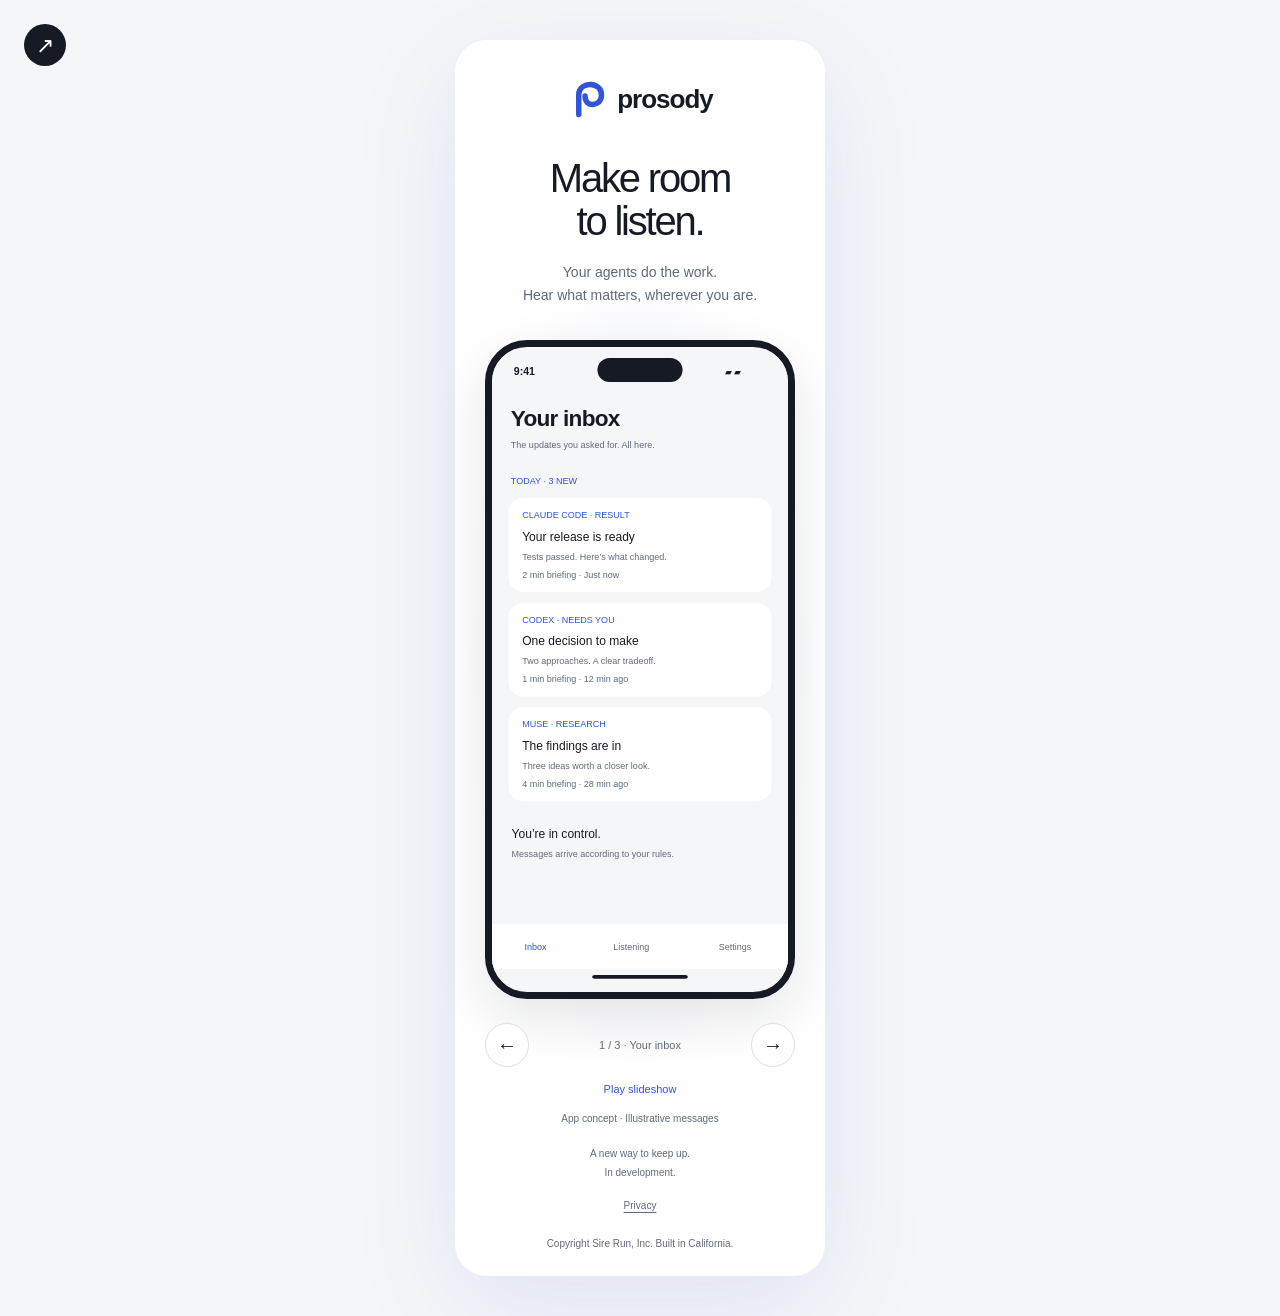
==== index.html @ 3212cc76 "Publish Prosody app preview slideshow and refreshed layout" ====
<!doctype html>
<html lang="en">
<head>
<meta charset="utf-8">
<meta name="viewport" content="width=device-width, initial-scale=1">
<meta name="theme-color" content="#f5f6f8">
<title>Prosody — Make room to listen</title>
<meta name="description" content="Prosody is a new way to listen to briefings from your AI agents. Follow the work, wherever you are.">
<link rel="icon" href="/assets/prosody-mark.svg" type="image/svg+xml">
<link rel="stylesheet" href="/assets/styles.css">
</head>
<body class="showcase">
<a class="back-link" href="/privacy" aria-label="Privacy information">↗</a>
<main class="welcome-card">
  <a class="brand" href="/" aria-label="Prosody home"><img src="/assets/prosody-mark.svg" width="42" height="42" alt="">prosody</a>
  <h1>Make room<br>to listen.</h1>
  <p class="welcome-description">Your agents do the work.<br>Hear what matters, wherever you are.</p>
  <section class="app-preview" aria-label="Prosody app preview" aria-roledescription="carousel">
    <div class="phone-frame"><img id="app-screen" src="/assets/screens/inbox.svg" width="393" height="852" alt="Inbox mockup showing updates from Claude Code, Codex, and Muse."></div>
    <div class="slide-controls"><button type="button" id="previous-slide" aria-label="Previous screen">←</button><span id="slide-caption" aria-live="polite">1 / 3 · Your inbox</span><button type="button" id="next-slide" aria-label="Next screen">→</button></div>
    <button type="button" id="slide-play" aria-pressed="false">Play slideshow</button>
    <p class="preview-note">App concept · Illustrative messages</p>
  </section>
  <p class="card-note">A new way to keep up. <span>In development.</span></p>
  <a class="privacy-link" href="/privacy">Privacy</a>
  <footer class="copyright">Copyright Sire Run, Inc. Built in California.</footer>
</main>
<script src="/assets/site.js" defer></script>
</body>
</html>
---- assets/styles.css ----
:root{color-scheme:light;--paper:#f5f6f8;--white:#fff;--ink:#161a24;--muted:#606b7c;--blue:#3154d9;--line:#dce0e8;--soft:#e9edfa;--radius:24px;--space:clamp(24px,5vw,76px)}
*{box-sizing:border-box}html{scroll-behavior:smooth}body{margin:0;background:var(--paper);color:var(--ink);font-family:Arial,Helvetica,sans-serif;line-height:1.5;-webkit-font-smoothing:antialiased}a{color:inherit}a:focus-visible{outline:3px solid var(--blue);outline-offset:5px}img{display:block;max-width:100%}.wrap{width:min(1320px,calc(100% - 2 * var(--space)));margin-inline:auto}.site-nav{height:105px;display:flex;align-items:center;justify-content:space-between;gap:24px}.brand{display:inline-flex;align-items:center;gap:10px;text-decoration:none;font-weight:700;font-size:25px;letter-spacing:-1px}.site-nav nav{display:flex;gap:clamp(18px,3vw,44px);font-size:14px;font-weight:600}.site-nav nav a{text-decoration:none;color:var(--muted)}.site-nav nav a:hover,.site-nav nav a[aria-current]{color:var(--blue)}
.hero{display:grid;grid-template-columns:1fr 1fr;gap:5%;align-items:center;padding:55px 0 100px}.hero-copy{padding:30px 0}.eyebrow{color:var(--blue);font-size:11px;font-weight:700;letter-spacing:.15em;text-transform:uppercase}.eyebrow span{display:inline-block;width:8px;height:8px;border-radius:50%;background:var(--blue);margin-right:9px}.hero h1,.intro h2,.how h2,.closing h2,.legal h1{font-weight:500;letter-spacing:-.065em;line-height:1.02}.hero h1{font-size:clamp(64px,7.5vw,112px);margin:30px 0}.hero h1 em{font-style:normal;color:var(--blue)}.lead{font-size:clamp(19px,2vw,23px);line-height:1.5;max-width:440px;color:var(--muted)}.button{display:inline-flex;gap:50px;align-items:center;background:var(--blue);color:white;text-decoration:none;border-radius:14px;padding:17px 21px;font-size:14px;font-weight:700;margin-top:24px}.button:hover{background:#243fa9}.availability{color:var(--muted);font-size:12px;margin-top:18px}.player-scene{min-height:610px;border-radius:32px;background:#e6eaf5;display:flex;flex-direction:column;align-items:center;justify-content:space-between;padding:32px;overflow:hidden}.scene-label{font-size:12px;color:#66718a;align-self:flex-start}.player{width:min(310px,100%);background:var(--white);border-radius:28px;padding:25px;box-shadow:0 25px 65px rgba(31,46,93,.12)}.player-top,.player-bottom{display:flex;justify-content:space-between;align-items:center;color:var(--muted);font-size:9px;letter-spacing:.1em;font-weight:700}.wave{height:145px;display:flex;align-items:center;justify-content:center;gap:5px}.wave i{display:block;width:4px;height:15px;border-radius:9px;background:var(--blue)}.wave i:nth-child(4n+2){height:36px}.wave i:nth-child(4n+3){height:62px}.wave i:nth-child(7n){height:85px}.player-text span,.feature-number{color:var(--blue);font-size:9px;letter-spacing:.13em;font-weight:700}.player-text h2{font-size:25px;letter-spacing:-.05em;line-height:1.12;margin:12px 0}.player-text p{font-size:12px;color:var(--muted)}.progress{height:3px;background:var(--line);margin:35px 0 18px}.progress span{display:block;width:18%;height:100%;background:var(--blue)}.play{display:grid;place-items:center;width:43px;height:43px;background:var(--blue);color:white;border-radius:50%;font-size:13px;padding-left:2px}.scene-foot{font-size:9px;letter-spacing:.12em;color:#66718a;font-weight:700}.scene-foot span{color:var(--blue);padding:0 8px}
.intro{border-top:1px solid var(--line);padding:100px 0 60px;display:grid;grid-template-columns:1fr 2fr;gap:30px}.intro h2,.how h2,.closing h2{font-size:clamp(42px,5vw,70px);margin:0 0 25px}.intro div>p,.closing div>p:last-child{max-width:550px;color:var(--muted);font-size:19px}.features{display:grid;grid-template-columns:repeat(3,1fr);gap:16px;padding-bottom:110px}.features article{background:var(--white);border-radius:var(--radius);padding:30px;min-height:310px}.feature-icon{font-size:36px;color:var(--blue);margin:45px 0 25px;line-height:1}.features h3{font-size:20px;letter-spacing:-.03em;margin:0 0 12px}.features p{font-size:15px;color:var(--muted);max-width:33ch}.how{border-top:1px solid var(--line);padding:100px 0;display:grid;grid-template-columns:1fr 1fr;gap:10%}.steps>div{display:grid;grid-template-columns:45px 1fr;gap:20px;border-bottom:1px solid var(--line);padding:20px 0}.steps>div:first-child{padding-top:0}.steps span{color:var(--blue);font-size:12px;font-weight:700}.steps p{margin:0;color:var(--muted)}.steps strong{color:var(--ink)}.closing{background:var(--soft);border-radius:32px;padding:clamp(35px,6vw,85px);display:flex;justify-content:space-between;align-items:center;gap:30px}.closing img{width:clamp(70px,10vw,120px)}footer{display:flex;align-items:center;gap:30px;padding:65px 0;color:var(--muted);font-size:12px}footer .brand{color:var(--ink);font-size:20px;margin-right:auto}footer a:not(.brand){text-decoration:none}.legal{max-width:800px;padding-top:80px;padding-bottom:130px;min-height:65vh}.legal h1{font-size:clamp(55px,7vw,85px);margin:15px 0}.updated{color:var(--muted);font-size:13px}.legal section{border-top:1px solid var(--line);margin-top:55px;padding-top:25px}.legal h2{font-size:23px}.legal section p{color:var(--muted);font-size:17px;line-height:1.7}
@media(max-width:760px){.site-nav{height:auto;padding:24px 0;align-items:flex-start;flex-wrap:wrap}.site-nav nav{width:100%;justify-content:space-between;font-size:12px}.hero{grid-template-columns:1fr;padding:35px 0 70px;gap:30px}.hero h1{font-size:clamp(60px,12vw,85px)}.player-scene{min-height:520px}.intro,.how{grid-template-columns:1fr;padding:70px 0 45px}.features{grid-template-columns:1fr;padding-bottom:70px}.features article{min-height:0}.feature-icon{margin:30px 0 20px}.how{gap:35px;padding-bottom:70px}.closing img{align-self:flex-end}footer{flex-wrap:wrap;gap:18px}footer .brand{width:100%}}
@media(prefers-reduced-motion:reduce){html{scroll-behavior:auto}}
/* Current Blue identity; centered, animated card composition from the reference. */
.showcase{min-height:100svh;display:grid;place-items:center;padding:40px 20px;background:var(--paper);overflow-x:hidden}.back-link{position:absolute;top:24px;left:24px;width:42px;height:42px;display:grid;place-items:center;border-radius:50%;background:var(--ink);color:var(--white);text-decoration:none;font-size:22px}.welcome-card{position:relative;width:min(370px,100%);padding:38px 30px 24px;text-align:center;border-radius:32px;background:var(--white);box-shadow:0 30px 110px #3154d91c;isolation:isolate}.welcome-card:before{content:"";position:absolute;inset:15% -20%;background:radial-gradient(ellipse,#3154d918,transparent 67%);z-index:-1;pointer-events:none}.welcome-card .brand{font-size:26px;gap:8px}.welcome-card h1{font-size:40px;line-height:1.08;letter-spacing:-.055em;font-weight:500;margin:30px 0 18px}.welcome-description{font-size:14px;color:var(--muted);line-height:1.65}.briefing-detail{margin:32px 0 24px;min-height:92px}.briefing-detail .eyebrow{font-size:9px}.briefing-detail h2{font-size:22px;line-height:1.25;letter-spacing:-.035em;font-weight:500;margin:10px 0}.welcome-action{border:0;border-radius:99px;background:var(--blue);color:var(--white);font:600 14px Arial,sans-serif;padding:15px 24px;width:100%;display:flex;justify-content:space-between;cursor:pointer}.welcome-action:hover{background:var(--ink)}button:focus-visible{outline:3px solid var(--blue);outline-offset:5px}.product-details{font-size:13px;line-height:1.6;color:var(--muted);margin:20px 0}.briefing-cards{display:flex;justify-content:center;align-items:center;gap:12px;margin:40px -15px 36px;min-height:130px;perspective:700px}.briefing-tile{border:1px solid var(--line);border-radius:16px;width:90px;flex-shrink:0;height:116px;background:var(--soft);color:var(--blue);padding:12px 5px;cursor:pointer;transform:rotate(-10deg);transition:transform .45s cubic-bezier(.2,.8,.2,1),box-shadow .45s;box-shadow:0 6px 15px #161a2408}.briefing-tile.project{transform:rotate(10deg);background:var(--ink);color:var(--white)}.briefing-tile.daily{transform:translateY(8px);background:var(--blue);color:var(--white)}.briefing-tile.selected,.briefing-tile:hover{transform:translateY(-8px) rotate(0) scale(1.06);box-shadow:0 12px 25px #3154d925}.briefing-tile>span:last-child{display:block;font-size:9px;font-weight:600}.tile-art{height:73px;display:grid;place-items:center;font-size:45px}.mini-wave{display:flex;align-items:center;justify-content:center;gap:4px}.mini-wave i{width:3px;height:16px;border-radius:4px;background:currentColor}.mini-wave i:nth-child(2n){height:30px}.mini-wave i:nth-child(3n){height:45px}.card-note{font-size:10px;color:var(--muted);margin:0 0 12px}.card-note span{display:block;margin-top:4px}.privacy-link{font-size:10px;color:var(--muted);text-underline-offset:3px}@media(prefers-reduced-motion:no-preference){.welcome-card{animation:card-arrive .9s both}.briefing-cards{animation:cards-arrive 1.1s .15s both}@keyframes card-arrive{from{opacity:0;transform:translateY(18px) rotateY(-8deg)}to{opacity:1;transform:none}}@keyframes cards-arrive{from{opacity:0;transform:translateY(20px) scale(1.12)}to{opacity:1;transform:none}}}@media(prefers-reduced-motion:reduce){.briefing-tile{transition:none}}@media(max-width:480px){.showcase{padding:65px 20px 25px}.back-link{top:14px;left:20px;width:34px;height:34px}.welcome-card{padding:30px 25px 22px}}
.welcome-card:before{inset:15% 0}
.app-preview{margin:32px auto 20px;width:100%;max-width:310px}.phone-frame{border:7px solid var(--ink);border-radius:42px;overflow:hidden;background:var(--paper);box-shadow:0 20px 55px #161a241c;aspect-ratio:407/866}.phone-frame img{display:block;width:100%;height:100%;object-fit:contain}.slide-controls{display:flex;align-items:center;justify-content:space-between;gap:10px;margin-top:24px}.slide-controls button{border:1px solid var(--line);background:var(--white);color:var(--ink);border-radius:50%;width:44px;height:44px;font-size:20px;cursor:pointer}.slide-controls button:hover{background:var(--soft)}#slide-caption{font-size:11px;color:var(--muted)}#slide-play{font:inherit;font-size:11px;color:var(--blue);border:0;background:none;min-height:44px;cursor:pointer}.preview-note{font-size:10px;color:var(--muted);margin:0 0 20px}

.welcome-card .copyright{display:block;padding:20px 0 0;font-size:10px;line-height:1.6}
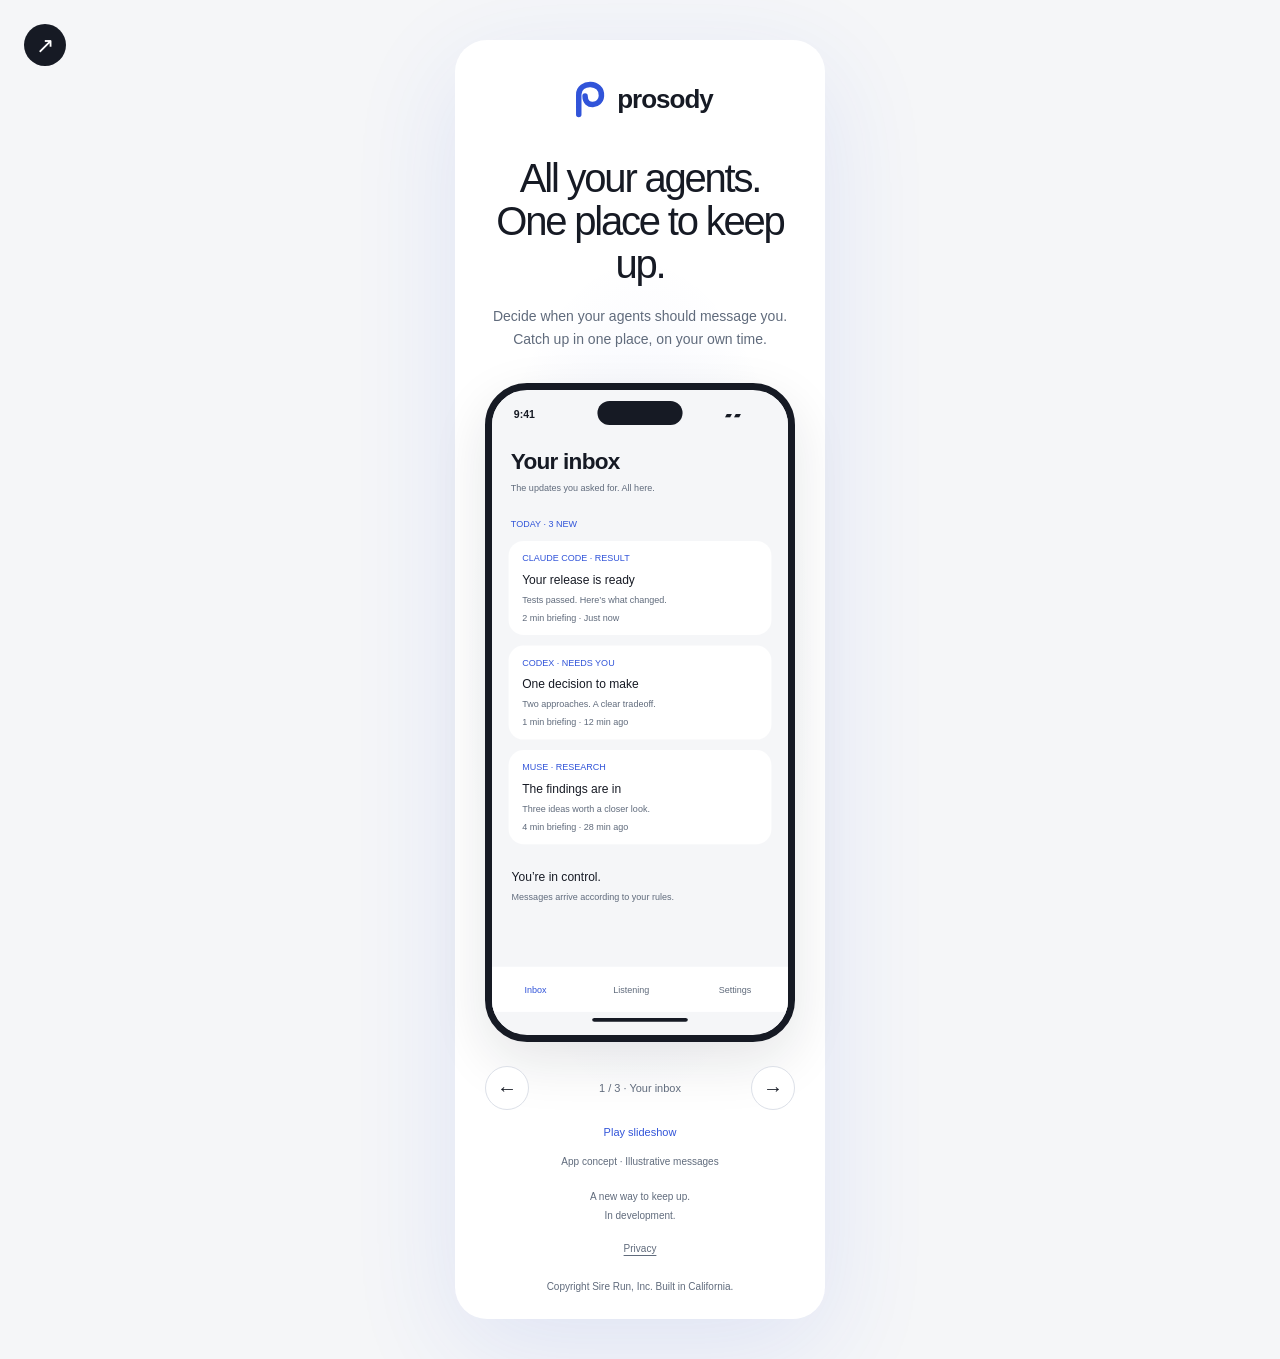
==== commit b5670df0: "Lead with one place to keep up with all your agents" ====
--- a/index.html
+++ b/index.html
@@ -4,17 +4,17 @@
 <meta charset="utf-8">
 <meta name="viewport" content="width=device-width, initial-scale=1">
 <meta name="theme-color" content="#f5f6f8">
-<title>Prosody — Make room to listen</title>
+<title>Prosody — All your agents. One place to keep up.</title>
 <meta name="description" content="Prosody is a new way to listen to briefings from your AI agents. Follow the work, wherever you are.">
 <link rel="icon" href="/assets/prosody-mark.svg" type="image/svg+xml">
-<link rel="stylesheet" href="/assets/styles.css">
+<link rel="stylesheet" href="/assets/styles.3bad80119e.css">
 </head>
 <body class="showcase">
 <a class="back-link" href="/privacy" aria-label="Privacy information">↗</a>
 <main class="welcome-card">
   <a class="brand" href="/" aria-label="Prosody home"><img src="/assets/prosody-mark.svg" width="42" height="42" alt="">prosody</a>
-  <h1>Make room<br>to listen.</h1>
-  <p class="welcome-description">Your agents do the work.<br>Hear what matters, wherever you are.</p>
+  <h1>All your agents.<br>One place to keep up.</h1>
+  <p class="welcome-description">Decide when your agents should message you. Catch up in one place, on your own time.</p>
   <section class="app-preview" aria-label="Prosody app preview" aria-roledescription="carousel">
     <div class="phone-frame"><img id="app-screen" src="/assets/screens/inbox.svg" width="393" height="852" alt="Inbox mockup showing updates from Claude Code, Codex, and Muse."></div>
     <div class="slide-controls"><button type="button" id="previous-slide" aria-label="Previous screen">←</button><span id="slide-caption" aria-live="polite">1 / 3 · Your inbox</span><button type="button" id="next-slide" aria-label="Next screen">→</button></div>
--- a/assets/styles.3bad80119e.css
+++ b/assets/styles.3bad80119e.css
@@ -0,0 +1,12 @@
+:root{color-scheme:light;--paper:#f5f6f8;--white:#fff;--ink:#161a24;--muted:#606b7c;--blue:#3154d9;--line:#dce0e8;--soft:#e9edfa;--radius:24px;--space:clamp(24px,5vw,76px)}
+*{box-sizing:border-box}html{scroll-behavior:smooth}body{margin:0;background:var(--paper);color:var(--ink);font-family:Arial,Helvetica,sans-serif;line-height:1.5;-webkit-font-smoothing:antialiased}a{color:inherit}a:focus-visible{outline:3px solid var(--blue);outline-offset:5px}img{display:block;max-width:100%}.wrap{width:min(1320px,calc(100% - 2 * var(--space)));margin-inline:auto}.site-nav{height:105px;display:flex;align-items:center;justify-content:space-between;gap:24px}.brand{display:inline-flex;align-items:center;gap:10px;text-decoration:none;font-weight:700;font-size:25px;letter-spacing:-1px}.site-nav nav{display:flex;gap:clamp(18px,3vw,44px);font-size:14px;font-weight:600}.site-nav nav a{text-decoration:none;color:var(--muted)}.site-nav nav a:hover,.site-nav nav a[aria-current]{color:var(--blue)}
+.hero{display:grid;grid-template-columns:1fr 1fr;gap:5%;align-items:center;padding:55px 0 100px}.hero-copy{padding:30px 0}.eyebrow{color:var(--blue);font-size:11px;font-weight:700;letter-spacing:.15em;text-transform:uppercase}.eyebrow span{display:inline-block;width:8px;height:8px;border-radius:50%;background:var(--blue);margin-right:9px}.hero h1,.intro h2,.how h2,.closing h2,.legal h1{font-weight:500;letter-spacing:-.065em;line-height:1.02}.hero h1{font-size:clamp(64px,7.5vw,112px);margin:30px 0}.hero h1 em{font-style:normal;color:var(--blue)}.lead{font-size:clamp(19px,2vw,23px);line-height:1.5;max-width:440px;color:var(--muted)}.button{display:inline-flex;gap:50px;align-items:center;background:var(--blue);color:white;text-decoration:none;border-radius:14px;padding:17px 21px;font-size:14px;font-weight:700;margin-top:24px}.button:hover{background:#243fa9}.availability{color:var(--muted);font-size:12px;margin-top:18px}.player-scene{min-height:610px;border-radius:32px;background:#e6eaf5;display:flex;flex-direction:column;align-items:center;justify-content:space-between;padding:32px;overflow:hidden}.scene-label{font-size:12px;color:#66718a;align-self:flex-start}.player{width:min(310px,100%);background:var(--white);border-radius:28px;padding:25px;box-shadow:0 25px 65px rgba(31,46,93,.12)}.player-top,.player-bottom{display:flex;justify-content:space-between;align-items:center;color:var(--muted);font-size:9px;letter-spacing:.1em;font-weight:700}.wave{height:145px;display:flex;align-items:center;justify-content:center;gap:5px}.wave i{display:block;width:4px;height:15px;border-radius:9px;background:var(--blue)}.wave i:nth-child(4n+2){height:36px}.wave i:nth-child(4n+3){height:62px}.wave i:nth-child(7n){height:85px}.player-text span,.feature-number{color:var(--blue);font-size:9px;letter-spacing:.13em;font-weight:700}.player-text h2{font-size:25px;letter-spacing:-.05em;line-height:1.12;margin:12px 0}.player-text p{font-size:12px;color:var(--muted)}.progress{height:3px;background:var(--line);margin:35px 0 18px}.progress span{display:block;width:18%;height:100%;background:var(--blue)}.play{display:grid;place-items:center;width:43px;height:43px;background:var(--blue);color:white;border-radius:50%;font-size:13px;padding-left:2px}.scene-foot{font-size:9px;letter-spacing:.12em;color:#66718a;font-weight:700}.scene-foot span{color:var(--blue);padding:0 8px}
+.intro{border-top:1px solid var(--line);padding:100px 0 60px;display:grid;grid-template-columns:1fr 2fr;gap:30px}.intro h2,.how h2,.closing h2{font-size:clamp(42px,5vw,70px);margin:0 0 25px}.intro div>p,.closing div>p:last-child{max-width:550px;color:var(--muted);font-size:19px}.features{display:grid;grid-template-columns:repeat(3,1fr);gap:16px;padding-bottom:110px}.features article{background:var(--white);border-radius:var(--radius);padding:30px;min-height:310px}.feature-icon{font-size:36px;color:var(--blue);margin:45px 0 25px;line-height:1}.features h3{font-size:20px;letter-spacing:-.03em;margin:0 0 12px}.features p{font-size:15px;color:var(--muted);max-width:33ch}.how{border-top:1px solid var(--line);padding:100px 0;display:grid;grid-template-columns:1fr 1fr;gap:10%}.steps>div{display:grid;grid-template-columns:45px 1fr;gap:20px;border-bottom:1px solid var(--line);padding:20px 0}.steps>div:first-child{padding-top:0}.steps span{color:var(--blue);font-size:12px;font-weight:700}.steps p{margin:0;color:var(--muted)}.steps strong{color:var(--ink)}.closing{background:var(--soft);border-radius:32px;padding:clamp(35px,6vw,85px);display:flex;justify-content:space-between;align-items:center;gap:30px}.closing img{width:clamp(70px,10vw,120px)}footer{display:flex;align-items:center;gap:30px;padding:65px 0;color:var(--muted);font-size:12px}footer .brand{color:var(--ink);font-size:20px;margin-right:auto}footer a:not(.brand){text-decoration:none}.legal{max-width:800px;padding-top:80px;padding-bottom:130px;min-height:65vh}.legal h1{font-size:clamp(55px,7vw,85px);margin:15px 0}.updated{color:var(--muted);font-size:13px}.legal section{border-top:1px solid var(--line);margin-top:55px;padding-top:25px}.legal h2{font-size:23px}.legal section p{color:var(--muted);font-size:17px;line-height:1.7}
+@media(max-width:760px){.site-nav{height:auto;padding:24px 0;align-items:flex-start;flex-wrap:wrap}.site-nav nav{width:100%;justify-content:space-between;font-size:12px}.hero{grid-template-columns:1fr;padding:35px 0 70px;gap:30px}.hero h1{font-size:clamp(60px,12vw,85px)}.player-scene{min-height:520px}.intro,.how{grid-template-columns:1fr;padding:70px 0 45px}.features{grid-template-columns:1fr;padding-bottom:70px}.features article{min-height:0}.feature-icon{margin:30px 0 20px}.how{gap:35px;padding-bottom:70px}.closing img{align-self:flex-end}footer{flex-wrap:wrap;gap:18px}footer .brand{width:100%}}
+@media(prefers-reduced-motion:reduce){html{scroll-behavior:auto}}
+/* Current Blue identity; centered, animated card composition from the reference. */
+.showcase{min-height:100svh;display:grid;place-items:center;padding:40px 20px;background:var(--paper);overflow-x:hidden}.back-link{position:absolute;top:24px;left:24px;width:42px;height:42px;display:grid;place-items:center;border-radius:50%;background:var(--ink);color:var(--white);text-decoration:none;font-size:22px}.welcome-card{position:relative;width:min(370px,100%);padding:38px 30px 24px;text-align:center;border-radius:32px;background:var(--white);box-shadow:0 30px 110px #3154d91c;isolation:isolate}.welcome-card:before{content:"";position:absolute;inset:15% -20%;background:radial-gradient(ellipse,#3154d918,transparent 67%);z-index:-1;pointer-events:none}.welcome-card .brand{font-size:26px;gap:8px}.welcome-card h1{font-size:40px;line-height:1.08;letter-spacing:-.055em;font-weight:500;margin:30px 0 18px}.welcome-description{font-size:14px;color:var(--muted);line-height:1.65}.briefing-detail{margin:32px 0 24px;min-height:92px}.briefing-detail .eyebrow{font-size:9px}.briefing-detail h2{font-size:22px;line-height:1.25;letter-spacing:-.035em;font-weight:500;margin:10px 0}.welcome-action{border:0;border-radius:99px;background:var(--blue);color:var(--white);font:600 14px Arial,sans-serif;padding:15px 24px;width:100%;display:flex;justify-content:space-between;cursor:pointer}.welcome-action:hover{background:var(--ink)}button:focus-visible{outline:3px solid var(--blue);outline-offset:5px}.product-details{font-size:13px;line-height:1.6;color:var(--muted);margin:20px 0}.briefing-cards{display:flex;justify-content:center;align-items:center;gap:12px;margin:40px -15px 36px;min-height:130px;perspective:700px}.briefing-tile{border:1px solid var(--line);border-radius:16px;width:90px;flex-shrink:0;height:116px;background:var(--soft);color:var(--blue);padding:12px 5px;cursor:pointer;transform:rotate(-10deg);transition:transform .45s cubic-bezier(.2,.8,.2,1),box-shadow .45s;box-shadow:0 6px 15px #161a2408}.briefing-tile.project{transform:rotate(10deg);background:var(--ink);color:var(--white)}.briefing-tile.daily{transform:translateY(8px);background:var(--blue);color:var(--white)}.briefing-tile.selected,.briefing-tile:hover{transform:translateY(-8px) rotate(0) scale(1.06);box-shadow:0 12px 25px #3154d925}.briefing-tile>span:last-child{display:block;font-size:9px;font-weight:600}.tile-art{height:73px;display:grid;place-items:center;font-size:45px}.mini-wave{display:flex;align-items:center;justify-content:center;gap:4px}.mini-wave i{width:3px;height:16px;border-radius:4px;background:currentColor}.mini-wave i:nth-child(2n){height:30px}.mini-wave i:nth-child(3n){height:45px}.card-note{font-size:10px;color:var(--muted);margin:0 0 12px}.card-note span{display:block;margin-top:4px}.privacy-link{font-size:10px;color:var(--muted);text-underline-offset:3px}@media(prefers-reduced-motion:no-preference){.welcome-card{animation:card-arrive .9s both}.briefing-cards{animation:cards-arrive 1.1s .15s both}@keyframes card-arrive{from{opacity:0;transform:translateY(18px) rotateY(-8deg)}to{opacity:1;transform:none}}@keyframes cards-arrive{from{opacity:0;transform:translateY(20px) scale(1.12)}to{opacity:1;transform:none}}}@media(prefers-reduced-motion:reduce){.briefing-tile{transition:none}}@media(max-width:480px){.showcase{padding:65px 20px 25px}.back-link{top:14px;left:20px;width:34px;height:34px}.welcome-card{padding:30px 25px 22px}}
+.welcome-card:before{inset:15% 0}
+.app-preview{margin:32px auto 20px;width:100%;max-width:310px}.phone-frame{border:7px solid var(--ink);border-radius:42px;overflow:hidden;background:var(--paper);box-shadow:0 20px 55px #161a241c;aspect-ratio:407/866}.phone-frame img{display:block;width:100%;height:100%;object-fit:contain}.slide-controls{display:flex;align-items:center;justify-content:space-between;gap:10px;margin-top:24px}.slide-controls button{border:1px solid var(--line);background:var(--white);color:var(--ink);border-radius:50%;width:44px;height:44px;font-size:20px;cursor:pointer}.slide-controls button:hover{background:var(--soft)}#slide-caption{font-size:11px;color:var(--muted)}#slide-play{font:inherit;font-size:11px;color:var(--blue);border:0;background:none;min-height:44px;cursor:pointer}.preview-note{font-size:10px;color:var(--muted);margin:0 0 20px}
+
+.welcome-card .copyright{display:block;padding:20px 0 0;font-size:10px;line-height:1.6}
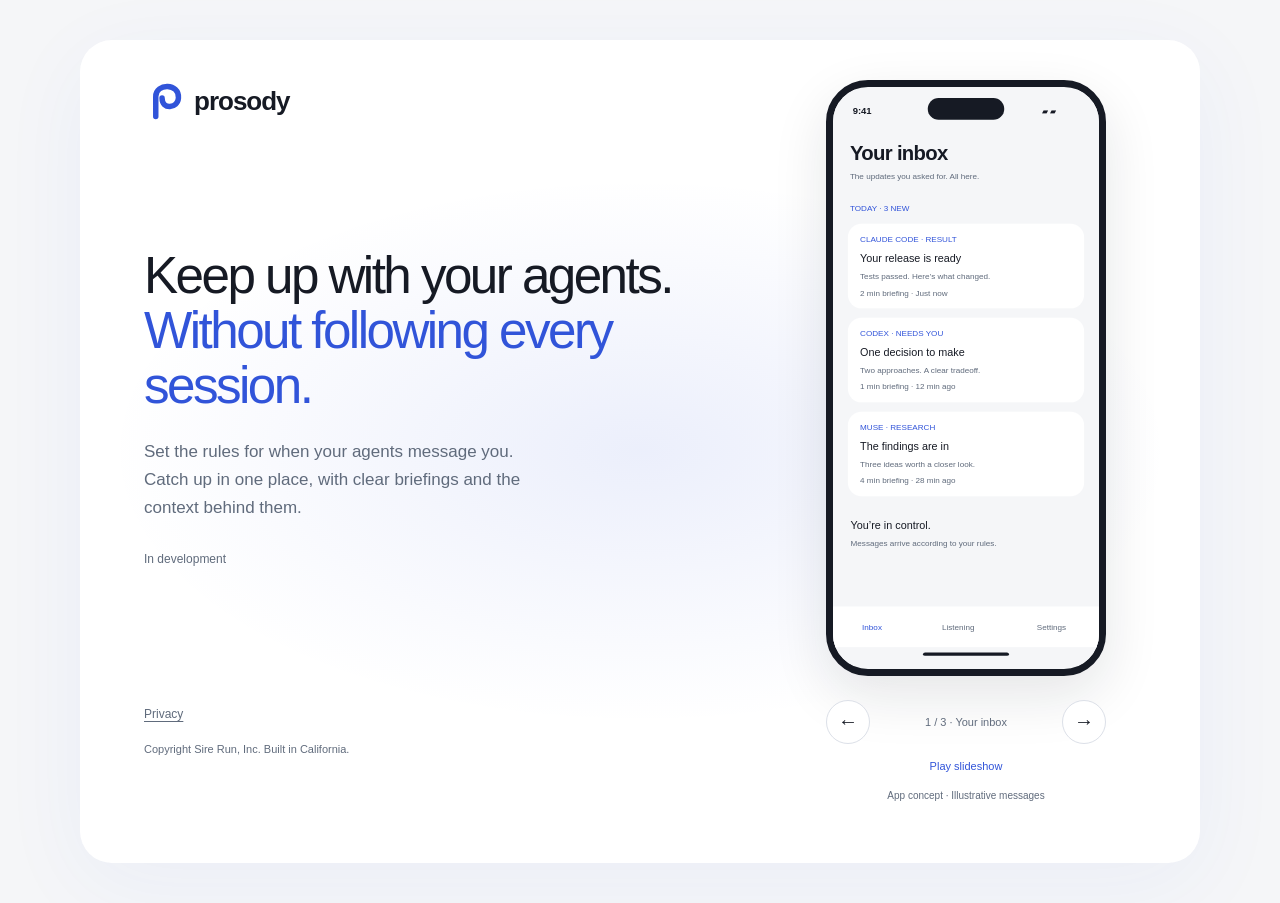
==== commit b44ffaf7: "Fix responsive hero layout and publish approved positioning" ====
--- a/index.html
+++ b/index.html
@@ -4,17 +4,18 @@
 <meta charset="utf-8">
 <meta name="viewport" content="width=device-width, initial-scale=1">
 <meta name="theme-color" content="#f5f6f8">
-<title>Prosody — All your agents. One place to keep up.</title>
-<meta name="description" content="Prosody is a new way to listen to briefings from your AI agents. Follow the work, wherever you are.">
+<title>Prosody — Keep up with your agents.</title>
+<meta name="description" content="Keep up with your agents without following every session. Clear briefings and the context behind them, in one place.">
 <link rel="icon" href="/assets/prosody-mark.svg" type="image/svg+xml">
-<link rel="stylesheet" href="/assets/styles.3bad80119e.css">
+<link rel="stylesheet" href="/assets/styles.d613ea8c61.css">
 </head>
 <body class="showcase">
 <a class="back-link" href="/privacy" aria-label="Privacy information">↗</a>
 <main class="welcome-card">
   <a class="brand" href="/" aria-label="Prosody home"><img src="/assets/prosody-mark.svg" width="42" height="42" alt="">prosody</a>
-  <h1>All your agents.<br>One place to keep up.</h1>
-  <p class="welcome-description">Decide when your agents should message you. Catch up in one place, on your own time.</p>
+  <div class="hero-message"><h1>Keep up with your agents.<br><span>Without following every session.</span></h1>
+  <p class="welcome-description">Set the rules for when your agents message you. Catch up in one place, with clear briefings and the context behind them.</p>
+  <p class="development-note">In development</p></div>
   <section class="app-preview" aria-label="Prosody app preview" aria-roledescription="carousel">
     <div class="phone-frame"><img id="app-screen" src="/assets/screens/inbox.svg" width="393" height="852" alt="Inbox mockup showing updates from Claude Code, Codex, and Muse."></div>
     <div class="slide-controls"><button type="button" id="previous-slide" aria-label="Previous screen">←</button><span id="slide-caption" aria-live="polite">1 / 3 · Your inbox</span><button type="button" id="next-slide" aria-label="Next screen">→</button></div>
--- a/assets/styles.d613ea8c61.css
+++ b/assets/styles.d613ea8c61.css
@@ -0,0 +1,28 @@
+:root{color-scheme:light;--paper:#f5f6f8;--white:#fff;--ink:#161a24;--muted:#606b7c;--blue:#3154d9;--line:#dce0e8;--soft:#e9edfa;--radius:24px;--space:clamp(24px,5vw,76px)}
+*{box-sizing:border-box}html{scroll-behavior:smooth}body{margin:0;background:var(--paper);color:var(--ink);font-family:Arial,Helvetica,sans-serif;line-height:1.5;-webkit-font-smoothing:antialiased}a{color:inherit}a:focus-visible{outline:3px solid var(--blue);outline-offset:5px}img{display:block;max-width:100%}.wrap{width:min(1320px,calc(100% - 2 * var(--space)));margin-inline:auto}.site-nav{height:105px;display:flex;align-items:center;justify-content:space-between;gap:24px}.brand{display:inline-flex;align-items:center;gap:10px;text-decoration:none;font-weight:700;font-size:25px;letter-spacing:-1px}.site-nav nav{display:flex;gap:clamp(18px,3vw,44px);font-size:14px;font-weight:600}.site-nav nav a{text-decoration:none;color:var(--muted)}.site-nav nav a:hover,.site-nav nav a[aria-current]{color:var(--blue)}
+.hero{display:grid;grid-template-columns:1fr 1fr;gap:5%;align-items:center;padding:55px 0 100px}.hero-copy{padding:30px 0}.eyebrow{color:var(--blue);font-size:11px;font-weight:700;letter-spacing:.15em;text-transform:uppercase}.eyebrow span{display:inline-block;width:8px;height:8px;border-radius:50%;background:var(--blue);margin-right:9px}.hero h1,.intro h2,.how h2,.closing h2,.legal h1{font-weight:500;letter-spacing:-.065em;line-height:1.02}.hero h1{font-size:clamp(64px,7.5vw,112px);margin:30px 0}.hero h1 em{font-style:normal;color:var(--blue)}.lead{font-size:clamp(19px,2vw,23px);line-height:1.5;max-width:440px;color:var(--muted)}.button{display:inline-flex;gap:50px;align-items:center;background:var(--blue);color:white;text-decoration:none;border-radius:14px;padding:17px 21px;font-size:14px;font-weight:700;margin-top:24px}.button:hover{background:#243fa9}.availability{color:var(--muted);font-size:12px;margin-top:18px}.player-scene{min-height:610px;border-radius:32px;background:#e6eaf5;display:flex;flex-direction:column;align-items:center;justify-content:space-between;padding:32px;overflow:hidden}.scene-label{font-size:12px;color:#66718a;align-self:flex-start}.player{width:min(310px,100%);background:var(--white);border-radius:28px;padding:25px;box-shadow:0 25px 65px rgba(31,46,93,.12)}.player-top,.player-bottom{display:flex;justify-content:space-between;align-items:center;color:var(--muted);font-size:9px;letter-spacing:.1em;font-weight:700}.wave{height:145px;display:flex;align-items:center;justify-content:center;gap:5px}.wave i{display:block;width:4px;height:15px;border-radius:9px;background:var(--blue)}.wave i:nth-child(4n+2){height:36px}.wave i:nth-child(4n+3){height:62px}.wave i:nth-child(7n){height:85px}.player-text span,.feature-number{color:var(--blue);font-size:9px;letter-spacing:.13em;font-weight:700}.player-text h2{font-size:25px;letter-spacing:-.05em;line-height:1.12;margin:12px 0}.player-text p{font-size:12px;color:var(--muted)}.progress{height:3px;background:var(--line);margin:35px 0 18px}.progress span{display:block;width:18%;height:100%;background:var(--blue)}.play{display:grid;place-items:center;width:43px;height:43px;background:var(--blue);color:white;border-radius:50%;font-size:13px;padding-left:2px}.scene-foot{font-size:9px;letter-spacing:.12em;color:#66718a;font-weight:700}.scene-foot span{color:var(--blue);padding:0 8px}
+.intro{border-top:1px solid var(--line);padding:100px 0 60px;display:grid;grid-template-columns:1fr 2fr;gap:30px}.intro h2,.how h2,.closing h2{font-size:clamp(42px,5vw,70px);margin:0 0 25px}.intro div>p,.closing div>p:last-child{max-width:550px;color:var(--muted);font-size:19px}.features{display:grid;grid-template-columns:repeat(3,1fr);gap:16px;padding-bottom:110px}.features article{background:var(--white);border-radius:var(--radius);padding:30px;min-height:310px}.feature-icon{font-size:36px;color:var(--blue);margin:45px 0 25px;line-height:1}.features h3{font-size:20px;letter-spacing:-.03em;margin:0 0 12px}.features p{font-size:15px;color:var(--muted);max-width:33ch}.how{border-top:1px solid var(--line);padding:100px 0;display:grid;grid-template-columns:1fr 1fr;gap:10%}.steps>div{display:grid;grid-template-columns:45px 1fr;gap:20px;border-bottom:1px solid var(--line);padding:20px 0}.steps>div:first-child{padding-top:0}.steps span{color:var(--blue);font-size:12px;font-weight:700}.steps p{margin:0;color:var(--muted)}.steps strong{color:var(--ink)}.closing{background:var(--soft);border-radius:32px;padding:clamp(35px,6vw,85px);display:flex;justify-content:space-between;align-items:center;gap:30px}.closing img{width:clamp(70px,10vw,120px)}footer{display:flex;align-items:center;gap:30px;padding:65px 0;color:var(--muted);font-size:12px}footer .brand{color:var(--ink);font-size:20px;margin-right:auto}footer a:not(.brand){text-decoration:none}.legal{max-width:800px;padding-top:80px;padding-bottom:130px;min-height:65vh}.legal h1{font-size:clamp(55px,7vw,85px);margin:15px 0}.updated{color:var(--muted);font-size:13px}.legal section{border-top:1px solid var(--line);margin-top:55px;padding-top:25px}.legal h2{font-size:23px}.legal section p{color:var(--muted);font-size:17px;line-height:1.7}
+@media(max-width:760px){.site-nav{height:auto;padding:24px 0;align-items:flex-start;flex-wrap:wrap}.site-nav nav{width:100%;justify-content:space-between;font-size:12px}.hero{grid-template-columns:1fr;padding:35px 0 70px;gap:30px}.hero h1{font-size:clamp(60px,12vw,85px)}.player-scene{min-height:520px}.intro,.how{grid-template-columns:1fr;padding:70px 0 45px}.features{grid-template-columns:1fr;padding-bottom:70px}.features article{min-height:0}.feature-icon{margin:30px 0 20px}.how{gap:35px;padding-bottom:70px}.closing img{align-self:flex-end}footer{flex-wrap:wrap;gap:18px}footer .brand{width:100%}}
+@media(prefers-reduced-motion:reduce){html{scroll-behavior:auto}}
+/* Current Blue identity; centered, animated card composition from the reference. */
+.showcase{min-height:100svh;display:grid;place-items:center;padding:40px 20px;background:var(--paper);overflow-x:hidden}.back-link{position:absolute;top:24px;left:24px;width:42px;height:42px;display:grid;place-items:center;border-radius:50%;background:var(--ink);color:var(--white);text-decoration:none;font-size:22px}.welcome-card{position:relative;width:min(370px,100%);padding:38px 30px 24px;text-align:center;border-radius:32px;background:var(--white);box-shadow:0 30px 110px #3154d91c;isolation:isolate}.welcome-card:before{content:"";position:absolute;inset:15% -20%;background:radial-gradient(ellipse,#3154d918,transparent 67%);z-index:-1;pointer-events:none}.welcome-card .brand{font-size:26px;gap:8px}.welcome-card h1{font-size:40px;line-height:1.08;letter-spacing:-.055em;font-weight:500;margin:30px 0 18px}.welcome-description{font-size:14px;color:var(--muted);line-height:1.65}.briefing-detail{margin:32px 0 24px;min-height:92px}.briefing-detail .eyebrow{font-size:9px}.briefing-detail h2{font-size:22px;line-height:1.25;letter-spacing:-.035em;font-weight:500;margin:10px 0}.welcome-action{border:0;border-radius:99px;background:var(--blue);color:var(--white);font:600 14px Arial,sans-serif;padding:15px 24px;width:100%;display:flex;justify-content:space-between;cursor:pointer}.welcome-action:hover{background:var(--ink)}button:focus-visible{outline:3px solid var(--blue);outline-offset:5px}.product-details{font-size:13px;line-height:1.6;color:var(--muted);margin:20px 0}.briefing-cards{display:flex;justify-content:center;align-items:center;gap:12px;margin:40px -15px 36px;min-height:130px;perspective:700px}.briefing-tile{border:1px solid var(--line);border-radius:16px;width:90px;flex-shrink:0;height:116px;background:var(--soft);color:var(--blue);padding:12px 5px;cursor:pointer;transform:rotate(-10deg);transition:transform .45s cubic-bezier(.2,.8,.2,1),box-shadow .45s;box-shadow:0 6px 15px #161a2408}.briefing-tile.project{transform:rotate(10deg);background:var(--ink);color:var(--white)}.briefing-tile.daily{transform:translateY(8px);background:var(--blue);color:var(--white)}.briefing-tile.selected,.briefing-tile:hover{transform:translateY(-8px) rotate(0) scale(1.06);box-shadow:0 12px 25px #3154d925}.briefing-tile>span:last-child{display:block;font-size:9px;font-weight:600}.tile-art{height:73px;display:grid;place-items:center;font-size:45px}.mini-wave{display:flex;align-items:center;justify-content:center;gap:4px}.mini-wave i{width:3px;height:16px;border-radius:4px;background:currentColor}.mini-wave i:nth-child(2n){height:30px}.mini-wave i:nth-child(3n){height:45px}.card-note{font-size:10px;color:var(--muted);margin:0 0 12px}.card-note span{display:block;margin-top:4px}.privacy-link{font-size:10px;color:var(--muted);text-underline-offset:3px}@media(prefers-reduced-motion:no-preference){.welcome-card{animation:card-arrive .9s both}.briefing-cards{animation:cards-arrive 1.1s .15s both}@keyframes card-arrive{from{opacity:0;transform:translateY(18px) rotateY(-8deg)}to{opacity:1;transform:none}}@keyframes cards-arrive{from{opacity:0;transform:translateY(20px) scale(1.12)}to{opacity:1;transform:none}}}@media(prefers-reduced-motion:reduce){.briefing-tile{transition:none}}@media(max-width:480px){.showcase{padding:65px 20px 25px}.back-link{top:14px;left:20px;width:34px;height:34px}.welcome-card{padding:30px 25px 22px}}
+.welcome-card:before{inset:15% 0}
+.app-preview{margin:32px auto 20px;width:100%;max-width:310px}.phone-frame{border:7px solid var(--ink);border-radius:42px;overflow:hidden;background:var(--paper);box-shadow:0 20px 55px #161a241c;aspect-ratio:407/866}.phone-frame img{display:block;width:100%;height:100%;object-fit:contain}.slide-controls{display:flex;align-items:center;justify-content:space-between;gap:10px;margin-top:24px}.slide-controls button{border:1px solid var(--line);background:var(--white);color:var(--ink);border-radius:50%;width:44px;height:44px;font-size:20px;cursor:pointer}.slide-controls button:hover{background:var(--soft)}#slide-caption{font-size:11px;color:var(--muted)}#slide-play{font:inherit;font-size:11px;color:var(--blue);border:0;background:none;min-height:44px;cursor:pointer}.preview-note{font-size:10px;color:var(--muted);margin:0 0 20px}
+
+.welcome-card .copyright{display:block;padding:20px 0 0;font-size:10px;line-height:1.6}
+
+/* Responsive landing layout: readable message and a full-scale phone preview. */
+.showcase{padding:40px clamp(20px,5vw,80px)}
+.welcome-card{width:min(1120px,100%);display:grid;grid-template-columns:minmax(0,1fr) minmax(260px,340px);column-gap:clamp(32px,6vw,90px);padding:40px clamp(24px,5vw,64px);text-align:left;box-shadow:0 20px 90px #3154d90d}
+.welcome-card>.brand{grid-column:1;align-self:start;justify-self:start}
+.hero-message{grid-column:1;grid-row:2;align-self:center;padding:30px 0}
+.welcome-card h1{font-size:clamp(36px,4vw,54px);line-height:1.08;margin:0 0 24px;letter-spacing:-.05em}
+.welcome-card h1 span{color:var(--blue)}
+.welcome-description{font-size:17px;line-height:1.65;max-width:43ch}
+.development-note{font-size:12px;color:var(--muted);margin-top:28px}
+.app-preview{grid-column:2;grid-row:1 / 5;max-width:280px;margin:0 auto;text-align:center}
+.welcome-card>.card-note{display:none}
+.welcome-card>.privacy-link{grid-column:1;align-self:end;font-size:12px}
+.welcome-card>.copyright{grid-column:1;padding:18px 0 0;font-size:11px;line-height:1.6;display:block;margin:0;color:var(--muted)}
+.back-link{display:none}
+@media(max-width:760px){.showcase{padding:20px 16px}.welcome-card{display:flex;flex-direction:column;gap:0;padding:28px 24px;border-radius:24px}.hero-message{padding:40px 0 20px}.welcome-card h1{font-size:clamp(33px,7vw,46px)}.welcome-description{font-size:16px}.app-preview{width:min(280px,100%);margin:12px auto 24px}.welcome-card>.privacy-link{align-self:center}.welcome-card>.copyright{text-align:center;padding-top:12px}}
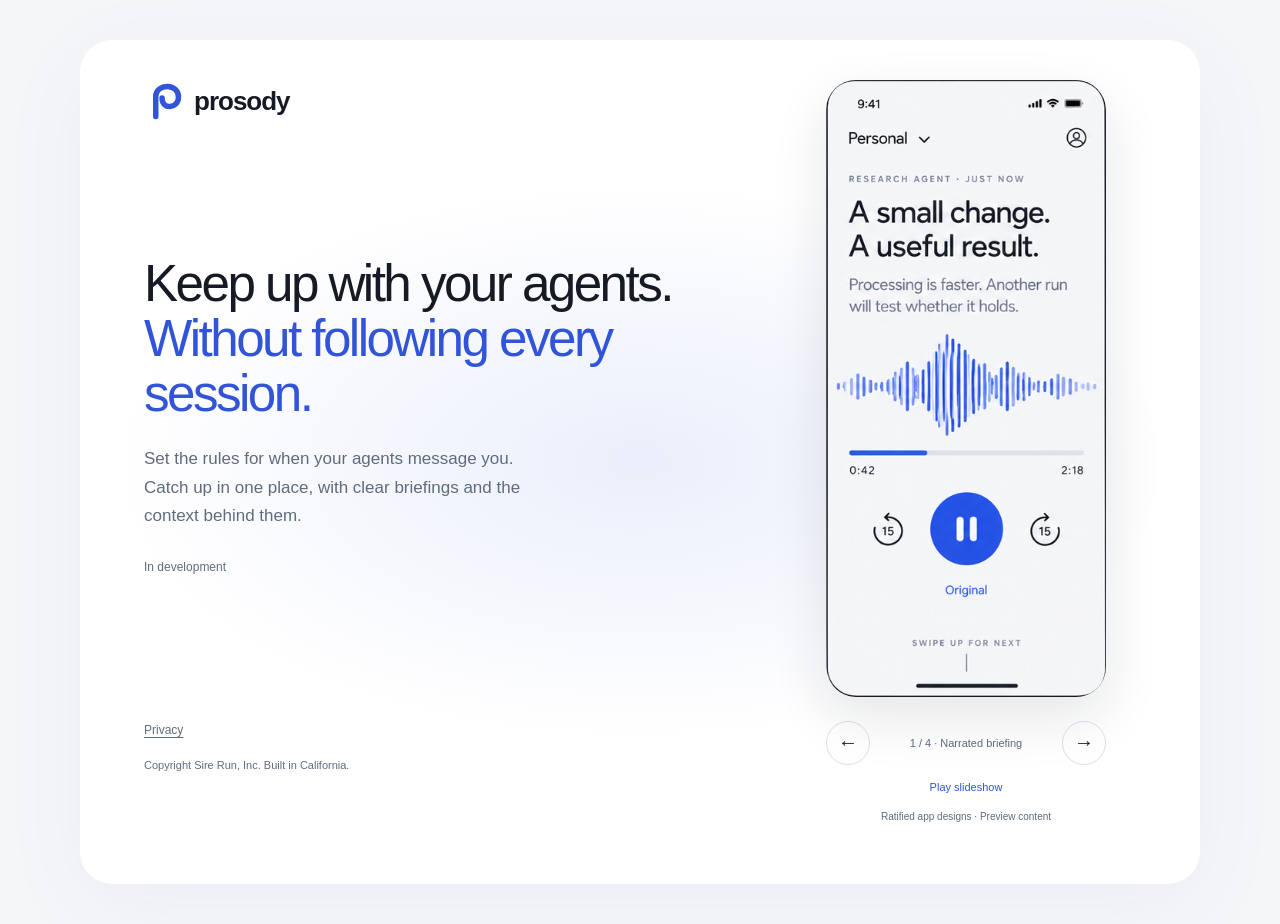
==== commit ee3b914b: "Use ratified Current Blue artwork in hero slideshow" ====
--- a/index.html
+++ b/index.html
@@ -7,7 +7,7 @@
 <title>Prosody — Keep up with your agents.</title>
 <meta name="description" content="Keep up with your agents without following every session. Clear briefings and the context behind them, in one place.">
 <link rel="icon" href="/assets/prosody-mark.svg" type="image/svg+xml">
-<link rel="stylesheet" href="/assets/styles.d613ea8c61.css">
+<link rel="stylesheet" href="/assets/styles.a41bea43eb.css">
 </head>
 <body class="showcase">
 <a class="back-link" href="/privacy" aria-label="Privacy information">↗</a>
@@ -17,15 +17,15 @@
   <p class="welcome-description">Set the rules for when your agents message you. Catch up in one place, with clear briefings and the context behind them.</p>
   <p class="development-note">In development</p></div>
   <section class="app-preview" aria-label="Prosody app preview" aria-roledescription="carousel">
-    <div class="phone-frame"><img id="app-screen" src="/assets/screens/inbox.svg" width="393" height="852" alt="Inbox mockup showing updates from Claude Code, Codex, and Muse."></div>
-    <div class="slide-controls"><button type="button" id="previous-slide" aria-label="Previous screen">←</button><span id="slide-caption" aria-live="polite">1 / 3 · Your inbox</span><button type="button" id="next-slide" aria-label="Next screen">→</button></div>
+    <div class="phone-frame"><img id="app-screen" src="/assets/screens/current-blue-listen-and-watch.png" width="1586" height="992" alt="Ratified Current Blue design: narrated briefing with waveform and playback controls."></div>
+    <div class="slide-controls"><button type="button" id="previous-slide" aria-label="Previous screen">←</button><span id="slide-caption" aria-live="polite">1 / 4 · Narrated briefing</span><button type="button" id="next-slide" aria-label="Next screen">→</button></div>
     <button type="button" id="slide-play" aria-pressed="false">Play slideshow</button>
-    <p class="preview-note">App concept · Illustrative messages</p>
+    <p class="preview-note">Ratified app designs · Preview content</p>
   </section>
   <p class="card-note">A new way to keep up. <span>In development.</span></p>
   <a class="privacy-link" href="/privacy">Privacy</a>
   <footer class="copyright">Copyright Sire Run, Inc. Built in California.</footer>
 </main>
-<script src="/assets/site.js" defer></script>
+<script src="/assets/site.1437b56575.js" defer></script>
 </body>
 </html>
--- a/assets/styles.a41bea43eb.css
+++ b/assets/styles.a41bea43eb.css
@@ -0,0 +1,32 @@
+:root{color-scheme:light;--paper:#f5f6f8;--white:#fff;--ink:#161a24;--muted:#606b7c;--blue:#3154d9;--line:#dce0e8;--soft:#e9edfa;--radius:24px;--space:clamp(24px,5vw,76px)}
+*{box-sizing:border-box}html{scroll-behavior:smooth}body{margin:0;background:var(--paper);color:var(--ink);font-family:Arial,Helvetica,sans-serif;line-height:1.5;-webkit-font-smoothing:antialiased}a{color:inherit}a:focus-visible{outline:3px solid var(--blue);outline-offset:5px}img{display:block;max-width:100%}.wrap{width:min(1320px,calc(100% - 2 * var(--space)));margin-inline:auto}.site-nav{height:105px;display:flex;align-items:center;justify-content:space-between;gap:24px}.brand{display:inline-flex;align-items:center;gap:10px;text-decoration:none;font-weight:700;font-size:25px;letter-spacing:-1px}.site-nav nav{display:flex;gap:clamp(18px,3vw,44px);font-size:14px;font-weight:600}.site-nav nav a{text-decoration:none;color:var(--muted)}.site-nav nav a:hover,.site-nav nav a[aria-current]{color:var(--blue)}
+.hero{display:grid;grid-template-columns:1fr 1fr;gap:5%;align-items:center;padding:55px 0 100px}.hero-copy{padding:30px 0}.eyebrow{color:var(--blue);font-size:11px;font-weight:700;letter-spacing:.15em;text-transform:uppercase}.eyebrow span{display:inline-block;width:8px;height:8px;border-radius:50%;background:var(--blue);margin-right:9px}.hero h1,.intro h2,.how h2,.closing h2,.legal h1{font-weight:500;letter-spacing:-.065em;line-height:1.02}.hero h1{font-size:clamp(64px,7.5vw,112px);margin:30px 0}.hero h1 em{font-style:normal;color:var(--blue)}.lead{font-size:clamp(19px,2vw,23px);line-height:1.5;max-width:440px;color:var(--muted)}.button{display:inline-flex;gap:50px;align-items:center;background:var(--blue);color:white;text-decoration:none;border-radius:14px;padding:17px 21px;font-size:14px;font-weight:700;margin-top:24px}.button:hover{background:#243fa9}.availability{color:var(--muted);font-size:12px;margin-top:18px}.player-scene{min-height:610px;border-radius:32px;background:#e6eaf5;display:flex;flex-direction:column;align-items:center;justify-content:space-between;padding:32px;overflow:hidden}.scene-label{font-size:12px;color:#66718a;align-self:flex-start}.player{width:min(310px,100%);background:var(--white);border-radius:28px;padding:25px;box-shadow:0 25px 65px rgba(31,46,93,.12)}.player-top,.player-bottom{display:flex;justify-content:space-between;align-items:center;color:var(--muted);font-size:9px;letter-spacing:.1em;font-weight:700}.wave{height:145px;display:flex;align-items:center;justify-content:center;gap:5px}.wave i{display:block;width:4px;height:15px;border-radius:9px;background:var(--blue)}.wave i:nth-child(4n+2){height:36px}.wave i:nth-child(4n+3){height:62px}.wave i:nth-child(7n){height:85px}.player-text span,.feature-number{color:var(--blue);font-size:9px;letter-spacing:.13em;font-weight:700}.player-text h2{font-size:25px;letter-spacing:-.05em;line-height:1.12;margin:12px 0}.player-text p{font-size:12px;color:var(--muted)}.progress{height:3px;background:var(--line);margin:35px 0 18px}.progress span{display:block;width:18%;height:100%;background:var(--blue)}.play{display:grid;place-items:center;width:43px;height:43px;background:var(--blue);color:white;border-radius:50%;font-size:13px;padding-left:2px}.scene-foot{font-size:9px;letter-spacing:.12em;color:#66718a;font-weight:700}.scene-foot span{color:var(--blue);padding:0 8px}
+.intro{border-top:1px solid var(--line);padding:100px 0 60px;display:grid;grid-template-columns:1fr 2fr;gap:30px}.intro h2,.how h2,.closing h2{font-size:clamp(42px,5vw,70px);margin:0 0 25px}.intro div>p,.closing div>p:last-child{max-width:550px;color:var(--muted);font-size:19px}.features{display:grid;grid-template-columns:repeat(3,1fr);gap:16px;padding-bottom:110px}.features article{background:var(--white);border-radius:var(--radius);padding:30px;min-height:310px}.feature-icon{font-size:36px;color:var(--blue);margin:45px 0 25px;line-height:1}.features h3{font-size:20px;letter-spacing:-.03em;margin:0 0 12px}.features p{font-size:15px;color:var(--muted);max-width:33ch}.how{border-top:1px solid var(--line);padding:100px 0;display:grid;grid-template-columns:1fr 1fr;gap:10%}.steps>div{display:grid;grid-template-columns:45px 1fr;gap:20px;border-bottom:1px solid var(--line);padding:20px 0}.steps>div:first-child{padding-top:0}.steps span{color:var(--blue);font-size:12px;font-weight:700}.steps p{margin:0;color:var(--muted)}.steps strong{color:var(--ink)}.closing{background:var(--soft);border-radius:32px;padding:clamp(35px,6vw,85px);display:flex;justify-content:space-between;align-items:center;gap:30px}.closing img{width:clamp(70px,10vw,120px)}footer{display:flex;align-items:center;gap:30px;padding:65px 0;color:var(--muted);font-size:12px}footer .brand{color:var(--ink);font-size:20px;margin-right:auto}footer a:not(.brand){text-decoration:none}.legal{max-width:800px;padding-top:80px;padding-bottom:130px;min-height:65vh}.legal h1{font-size:clamp(55px,7vw,85px);margin:15px 0}.updated{color:var(--muted);font-size:13px}.legal section{border-top:1px solid var(--line);margin-top:55px;padding-top:25px}.legal h2{font-size:23px}.legal section p{color:var(--muted);font-size:17px;line-height:1.7}
+@media(max-width:760px){.site-nav{height:auto;padding:24px 0;align-items:flex-start;flex-wrap:wrap}.site-nav nav{width:100%;justify-content:space-between;font-size:12px}.hero{grid-template-columns:1fr;padding:35px 0 70px;gap:30px}.hero h1{font-size:clamp(60px,12vw,85px)}.player-scene{min-height:520px}.intro,.how{grid-template-columns:1fr;padding:70px 0 45px}.features{grid-template-columns:1fr;padding-bottom:70px}.features article{min-height:0}.feature-icon{margin:30px 0 20px}.how{gap:35px;padding-bottom:70px}.closing img{align-self:flex-end}footer{flex-wrap:wrap;gap:18px}footer .brand{width:100%}}
+@media(prefers-reduced-motion:reduce){html{scroll-behavior:auto}}
+/* Current Blue identity; centered, animated card composition from the reference. */
+.showcase{min-height:100svh;display:grid;place-items:center;padding:40px 20px;background:var(--paper);overflow-x:hidden}.back-link{position:absolute;top:24px;left:24px;width:42px;height:42px;display:grid;place-items:center;border-radius:50%;background:var(--ink);color:var(--white);text-decoration:none;font-size:22px}.welcome-card{position:relative;width:min(370px,100%);padding:38px 30px 24px;text-align:center;border-radius:32px;background:var(--white);box-shadow:0 30px 110px #3154d91c;isolation:isolate}.welcome-card:before{content:"";position:absolute;inset:15% -20%;background:radial-gradient(ellipse,#3154d918,transparent 67%);z-index:-1;pointer-events:none}.welcome-card .brand{font-size:26px;gap:8px}.welcome-card h1{font-size:40px;line-height:1.08;letter-spacing:-.055em;font-weight:500;margin:30px 0 18px}.welcome-description{font-size:14px;color:var(--muted);line-height:1.65}.briefing-detail{margin:32px 0 24px;min-height:92px}.briefing-detail .eyebrow{font-size:9px}.briefing-detail h2{font-size:22px;line-height:1.25;letter-spacing:-.035em;font-weight:500;margin:10px 0}.welcome-action{border:0;border-radius:99px;background:var(--blue);color:var(--white);font:600 14px Arial,sans-serif;padding:15px 24px;width:100%;display:flex;justify-content:space-between;cursor:pointer}.welcome-action:hover{background:var(--ink)}button:focus-visible{outline:3px solid var(--blue);outline-offset:5px}.product-details{font-size:13px;line-height:1.6;color:var(--muted);margin:20px 0}.briefing-cards{display:flex;justify-content:center;align-items:center;gap:12px;margin:40px -15px 36px;min-height:130px;perspective:700px}.briefing-tile{border:1px solid var(--line);border-radius:16px;width:90px;flex-shrink:0;height:116px;background:var(--soft);color:var(--blue);padding:12px 5px;cursor:pointer;transform:rotate(-10deg);transition:transform .45s cubic-bezier(.2,.8,.2,1),box-shadow .45s;box-shadow:0 6px 15px #161a2408}.briefing-tile.project{transform:rotate(10deg);background:var(--ink);color:var(--white)}.briefing-tile.daily{transform:translateY(8px);background:var(--blue);color:var(--white)}.briefing-tile.selected,.briefing-tile:hover{transform:translateY(-8px) rotate(0) scale(1.06);box-shadow:0 12px 25px #3154d925}.briefing-tile>span:last-child{display:block;font-size:9px;font-weight:600}.tile-art{height:73px;display:grid;place-items:center;font-size:45px}.mini-wave{display:flex;align-items:center;justify-content:center;gap:4px}.mini-wave i{width:3px;height:16px;border-radius:4px;background:currentColor}.mini-wave i:nth-child(2n){height:30px}.mini-wave i:nth-child(3n){height:45px}.card-note{font-size:10px;color:var(--muted);margin:0 0 12px}.card-note span{display:block;margin-top:4px}.privacy-link{font-size:10px;color:var(--muted);text-underline-offset:3px}@media(prefers-reduced-motion:no-preference){.welcome-card{animation:card-arrive .9s both}.briefing-cards{animation:cards-arrive 1.1s .15s both}@keyframes card-arrive{from{opacity:0;transform:translateY(18px) rotateY(-8deg)}to{opacity:1;transform:none}}@keyframes cards-arrive{from{opacity:0;transform:translateY(20px) scale(1.12)}to{opacity:1;transform:none}}}@media(prefers-reduced-motion:reduce){.briefing-tile{transition:none}}@media(max-width:480px){.showcase{padding:65px 20px 25px}.back-link{top:14px;left:20px;width:34px;height:34px}.welcome-card{padding:30px 25px 22px}}
+.welcome-card:before{inset:15% 0}
+.app-preview{margin:32px auto 20px;width:100%;max-width:310px}.phone-frame{border:7px solid var(--ink);border-radius:42px;overflow:hidden;background:var(--paper);box-shadow:0 20px 55px #161a241c;aspect-ratio:407/866}.phone-frame img{display:block;width:100%;height:100%;object-fit:contain}.slide-controls{display:flex;align-items:center;justify-content:space-between;gap:10px;margin-top:24px}.slide-controls button{border:1px solid var(--line);background:var(--white);color:var(--ink);border-radius:50%;width:44px;height:44px;font-size:20px;cursor:pointer}.slide-controls button:hover{background:var(--soft)}#slide-caption{font-size:11px;color:var(--muted)}#slide-play{font:inherit;font-size:11px;color:var(--blue);border:0;background:none;min-height:44px;cursor:pointer}.preview-note{font-size:10px;color:var(--muted);margin:0 0 20px}
+
+.welcome-card .copyright{display:block;padding:20px 0 0;font-size:10px;line-height:1.6}
+
+/* Responsive landing layout: readable message and a full-scale phone preview. */
+.showcase{padding:40px clamp(20px,5vw,80px)}
+.welcome-card{width:min(1120px,100%);display:grid;grid-template-columns:minmax(0,1fr) minmax(260px,340px);column-gap:clamp(32px,6vw,90px);padding:40px clamp(24px,5vw,64px);text-align:left;box-shadow:0 20px 90px #3154d90d}
+.welcome-card>.brand{grid-column:1;align-self:start;justify-self:start}
+.hero-message{grid-column:1;grid-row:2;align-self:center;padding:30px 0}
+.welcome-card h1{font-size:clamp(36px,4vw,54px);line-height:1.08;margin:0 0 24px;letter-spacing:-.05em}
+.welcome-card h1 span{color:var(--blue)}
+.welcome-description{font-size:17px;line-height:1.65;max-width:43ch}
+.development-note{font-size:12px;color:var(--muted);margin-top:28px}
+.app-preview{grid-column:2;grid-row:1 / 5;max-width:280px;margin:0 auto;text-align:center}
+.welcome-card>.card-note{display:none}
+.welcome-card>.privacy-link{grid-column:1;align-self:end;font-size:12px}
+.welcome-card>.copyright{grid-column:1;padding:18px 0 0;font-size:11px;line-height:1.6;display:block;margin:0;color:var(--muted)}
+.back-link{display:none}
+@media(max-width:760px){.showcase{padding:20px 16px}.welcome-card{display:flex;flex-direction:column;gap:0;padding:28px 24px;border-radius:24px}.hero-message{padding:40px 0 20px}.welcome-card h1{font-size:clamp(33px,7vw,46px)}.welcome-description{font-size:16px}.app-preview{width:min(280px,100%);margin:12px auto 24px}.welcome-card>.privacy-link{align-self:center}.welcome-card>.copyright{text-align:center;padding-top:12px}}
+
+/* Display each approved screen from the unchanged design board. */
+.phone-frame{position:relative;aspect-ratio:364/802;border:0;border-radius:30px;background:var(--paper)}
+.phone-frame img{position:absolute;width:435.714286%;max-width:none;height:auto;left:-7.967033%;top:-10.349127%;object-fit:initial}
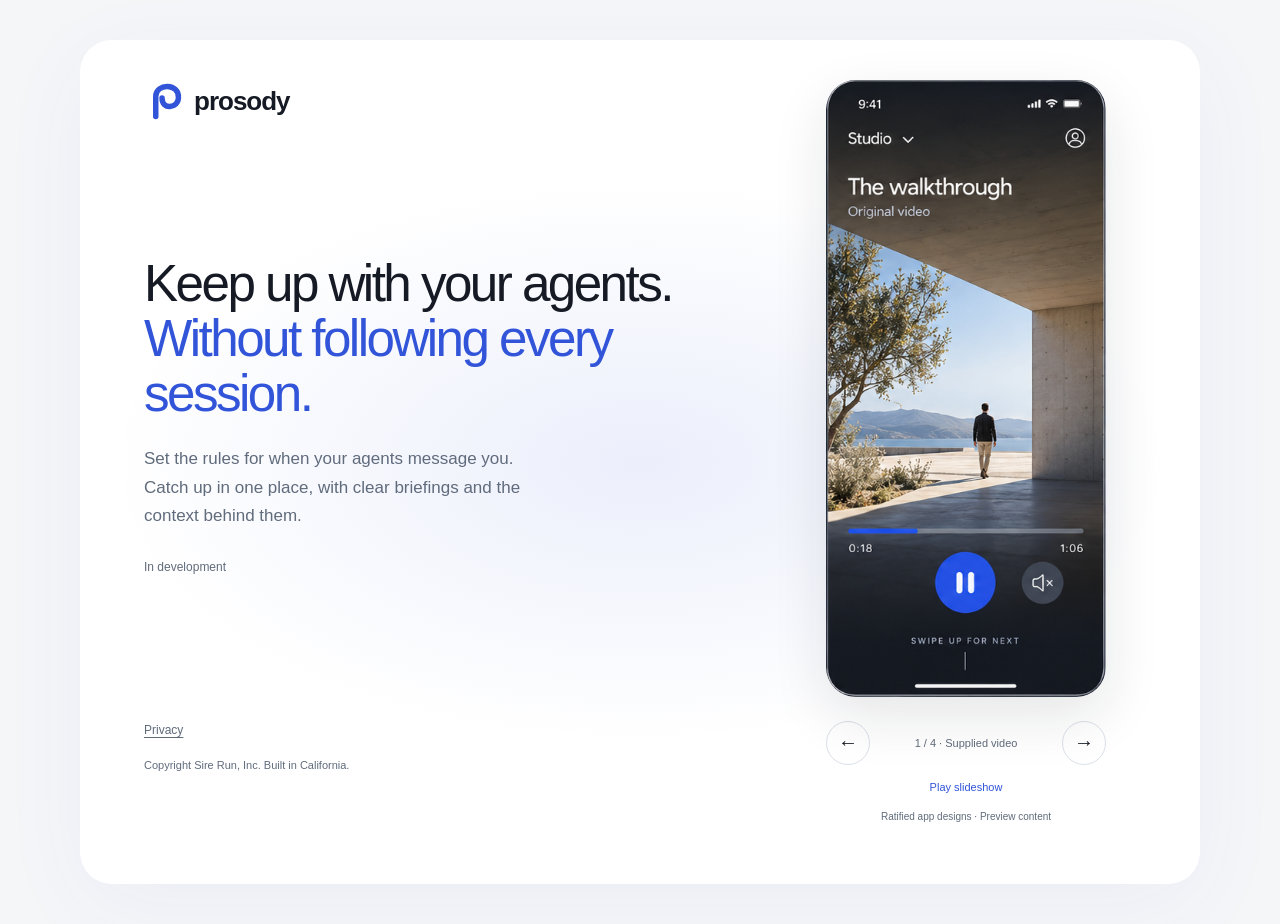
==== commit 4ac144a5: "Start app slideshow with approved L04 video design" ====
--- a/index.html
+++ b/index.html
@@ -7,7 +7,7 @@
 <title>Prosody — Keep up with your agents.</title>
 <meta name="description" content="Keep up with your agents without following every session. Clear briefings and the context behind them, in one place.">
 <link rel="icon" href="/assets/prosody-mark.svg" type="image/svg+xml">
-<link rel="stylesheet" href="/assets/styles.a41bea43eb.css">
+<link rel="stylesheet" href="/assets/styles.566b54b5c7.css">
 </head>
 <body class="showcase">
 <a class="back-link" href="/privacy" aria-label="Privacy information">↗</a>
@@ -17,8 +17,8 @@
   <p class="welcome-description">Set the rules for when your agents message you. Catch up in one place, with clear briefings and the context behind them.</p>
   <p class="development-note">In development</p></div>
   <section class="app-preview" aria-label="Prosody app preview" aria-roledescription="carousel">
-    <div class="phone-frame"><img id="app-screen" src="/assets/screens/current-blue-listen-and-watch.png" width="1586" height="992" alt="Ratified Current Blue design: narrated briefing with waveform and playback controls."></div>
-    <div class="slide-controls"><button type="button" id="previous-slide" aria-label="Previous screen">←</button><span id="slide-caption" aria-live="polite">1 / 4 · Narrated briefing</span><button type="button" id="next-slide" aria-label="Next screen">→</button></div>
+    <div class="phone-frame"><img id="app-screen" src="/assets/screens/current-blue-listen-and-watch.png" width="1586" height="992" alt="Ratified Current Blue design: original video playback."></div>
+    <div class="slide-controls"><button type="button" id="previous-slide" aria-label="Previous screen">←</button><span id="slide-caption" aria-live="polite">1 / 4 · Supplied video</span><button type="button" id="next-slide" aria-label="Next screen">→</button></div>
     <button type="button" id="slide-play" aria-pressed="false">Play slideshow</button>
     <p class="preview-note">Ratified app designs · Preview content</p>
   </section>
@@ -26,6 +26,6 @@
   <a class="privacy-link" href="/privacy">Privacy</a>
   <footer class="copyright">Copyright Sire Run, Inc. Built in California.</footer>
 </main>
-<script src="/assets/site.1437b56575.js" defer></script>
+<script src="/assets/site.ccd58615eb.js" defer></script>
 </body>
 </html>
--- a/assets/styles.566b54b5c7.css
+++ b/assets/styles.566b54b5c7.css
@@ -0,0 +1,32 @@
+:root{color-scheme:light;--paper:#f5f6f8;--white:#fff;--ink:#161a24;--muted:#606b7c;--blue:#3154d9;--line:#dce0e8;--soft:#e9edfa;--radius:24px;--space:clamp(24px,5vw,76px)}
+*{box-sizing:border-box}html{scroll-behavior:smooth}body{margin:0;background:var(--paper);color:var(--ink);font-family:Arial,Helvetica,sans-serif;line-height:1.5;-webkit-font-smoothing:antialiased}a{color:inherit}a:focus-visible{outline:3px solid var(--blue);outline-offset:5px}img{display:block;max-width:100%}.wrap{width:min(1320px,calc(100% - 2 * var(--space)));margin-inline:auto}.site-nav{height:105px;display:flex;align-items:center;justify-content:space-between;gap:24px}.brand{display:inline-flex;align-items:center;gap:10px;text-decoration:none;font-weight:700;font-size:25px;letter-spacing:-1px}.site-nav nav{display:flex;gap:clamp(18px,3vw,44px);font-size:14px;font-weight:600}.site-nav nav a{text-decoration:none;color:var(--muted)}.site-nav nav a:hover,.site-nav nav a[aria-current]{color:var(--blue)}
+.hero{display:grid;grid-template-columns:1fr 1fr;gap:5%;align-items:center;padding:55px 0 100px}.hero-copy{padding:30px 0}.eyebrow{color:var(--blue);font-size:11px;font-weight:700;letter-spacing:.15em;text-transform:uppercase}.eyebrow span{display:inline-block;width:8px;height:8px;border-radius:50%;background:var(--blue);margin-right:9px}.hero h1,.intro h2,.how h2,.closing h2,.legal h1{font-weight:500;letter-spacing:-.065em;line-height:1.02}.hero h1{font-size:clamp(64px,7.5vw,112px);margin:30px 0}.hero h1 em{font-style:normal;color:var(--blue)}.lead{font-size:clamp(19px,2vw,23px);line-height:1.5;max-width:440px;color:var(--muted)}.button{display:inline-flex;gap:50px;align-items:center;background:var(--blue);color:white;text-decoration:none;border-radius:14px;padding:17px 21px;font-size:14px;font-weight:700;margin-top:24px}.button:hover{background:#243fa9}.availability{color:var(--muted);font-size:12px;margin-top:18px}.player-scene{min-height:610px;border-radius:32px;background:#e6eaf5;display:flex;flex-direction:column;align-items:center;justify-content:space-between;padding:32px;overflow:hidden}.scene-label{font-size:12px;color:#66718a;align-self:flex-start}.player{width:min(310px,100%);background:var(--white);border-radius:28px;padding:25px;box-shadow:0 25px 65px rgba(31,46,93,.12)}.player-top,.player-bottom{display:flex;justify-content:space-between;align-items:center;color:var(--muted);font-size:9px;letter-spacing:.1em;font-weight:700}.wave{height:145px;display:flex;align-items:center;justify-content:center;gap:5px}.wave i{display:block;width:4px;height:15px;border-radius:9px;background:var(--blue)}.wave i:nth-child(4n+2){height:36px}.wave i:nth-child(4n+3){height:62px}.wave i:nth-child(7n){height:85px}.player-text span,.feature-number{color:var(--blue);font-size:9px;letter-spacing:.13em;font-weight:700}.player-text h2{font-size:25px;letter-spacing:-.05em;line-height:1.12;margin:12px 0}.player-text p{font-size:12px;color:var(--muted)}.progress{height:3px;background:var(--line);margin:35px 0 18px}.progress span{display:block;width:18%;height:100%;background:var(--blue)}.play{display:grid;place-items:center;width:43px;height:43px;background:var(--blue);color:white;border-radius:50%;font-size:13px;padding-left:2px}.scene-foot{font-size:9px;letter-spacing:.12em;color:#66718a;font-weight:700}.scene-foot span{color:var(--blue);padding:0 8px}
+.intro{border-top:1px solid var(--line);padding:100px 0 60px;display:grid;grid-template-columns:1fr 2fr;gap:30px}.intro h2,.how h2,.closing h2{font-size:clamp(42px,5vw,70px);margin:0 0 25px}.intro div>p,.closing div>p:last-child{max-width:550px;color:var(--muted);font-size:19px}.features{display:grid;grid-template-columns:repeat(3,1fr);gap:16px;padding-bottom:110px}.features article{background:var(--white);border-radius:var(--radius);padding:30px;min-height:310px}.feature-icon{font-size:36px;color:var(--blue);margin:45px 0 25px;line-height:1}.features h3{font-size:20px;letter-spacing:-.03em;margin:0 0 12px}.features p{font-size:15px;color:var(--muted);max-width:33ch}.how{border-top:1px solid var(--line);padding:100px 0;display:grid;grid-template-columns:1fr 1fr;gap:10%}.steps>div{display:grid;grid-template-columns:45px 1fr;gap:20px;border-bottom:1px solid var(--line);padding:20px 0}.steps>div:first-child{padding-top:0}.steps span{color:var(--blue);font-size:12px;font-weight:700}.steps p{margin:0;color:var(--muted)}.steps strong{color:var(--ink)}.closing{background:var(--soft);border-radius:32px;padding:clamp(35px,6vw,85px);display:flex;justify-content:space-between;align-items:center;gap:30px}.closing img{width:clamp(70px,10vw,120px)}footer{display:flex;align-items:center;gap:30px;padding:65px 0;color:var(--muted);font-size:12px}footer .brand{color:var(--ink);font-size:20px;margin-right:auto}footer a:not(.brand){text-decoration:none}.legal{max-width:800px;padding-top:80px;padding-bottom:130px;min-height:65vh}.legal h1{font-size:clamp(55px,7vw,85px);margin:15px 0}.updated{color:var(--muted);font-size:13px}.legal section{border-top:1px solid var(--line);margin-top:55px;padding-top:25px}.legal h2{font-size:23px}.legal section p{color:var(--muted);font-size:17px;line-height:1.7}
+@media(max-width:760px){.site-nav{height:auto;padding:24px 0;align-items:flex-start;flex-wrap:wrap}.site-nav nav{width:100%;justify-content:space-between;font-size:12px}.hero{grid-template-columns:1fr;padding:35px 0 70px;gap:30px}.hero h1{font-size:clamp(60px,12vw,85px)}.player-scene{min-height:520px}.intro,.how{grid-template-columns:1fr;padding:70px 0 45px}.features{grid-template-columns:1fr;padding-bottom:70px}.features article{min-height:0}.feature-icon{margin:30px 0 20px}.how{gap:35px;padding-bottom:70px}.closing img{align-self:flex-end}footer{flex-wrap:wrap;gap:18px}footer .brand{width:100%}}
+@media(prefers-reduced-motion:reduce){html{scroll-behavior:auto}}
+/* Current Blue identity; centered, animated card composition from the reference. */
+.showcase{min-height:100svh;display:grid;place-items:center;padding:40px 20px;background:var(--paper);overflow-x:hidden}.back-link{position:absolute;top:24px;left:24px;width:42px;height:42px;display:grid;place-items:center;border-radius:50%;background:var(--ink);color:var(--white);text-decoration:none;font-size:22px}.welcome-card{position:relative;width:min(370px,100%);padding:38px 30px 24px;text-align:center;border-radius:32px;background:var(--white);box-shadow:0 30px 110px #3154d91c;isolation:isolate}.welcome-card:before{content:"";position:absolute;inset:15% -20%;background:radial-gradient(ellipse,#3154d918,transparent 67%);z-index:-1;pointer-events:none}.welcome-card .brand{font-size:26px;gap:8px}.welcome-card h1{font-size:40px;line-height:1.08;letter-spacing:-.055em;font-weight:500;margin:30px 0 18px}.welcome-description{font-size:14px;color:var(--muted);line-height:1.65}.briefing-detail{margin:32px 0 24px;min-height:92px}.briefing-detail .eyebrow{font-size:9px}.briefing-detail h2{font-size:22px;line-height:1.25;letter-spacing:-.035em;font-weight:500;margin:10px 0}.welcome-action{border:0;border-radius:99px;background:var(--blue);color:var(--white);font:600 14px Arial,sans-serif;padding:15px 24px;width:100%;display:flex;justify-content:space-between;cursor:pointer}.welcome-action:hover{background:var(--ink)}button:focus-visible{outline:3px solid var(--blue);outline-offset:5px}.product-details{font-size:13px;line-height:1.6;color:var(--muted);margin:20px 0}.briefing-cards{display:flex;justify-content:center;align-items:center;gap:12px;margin:40px -15px 36px;min-height:130px;perspective:700px}.briefing-tile{border:1px solid var(--line);border-radius:16px;width:90px;flex-shrink:0;height:116px;background:var(--soft);color:var(--blue);padding:12px 5px;cursor:pointer;transform:rotate(-10deg);transition:transform .45s cubic-bezier(.2,.8,.2,1),box-shadow .45s;box-shadow:0 6px 15px #161a2408}.briefing-tile.project{transform:rotate(10deg);background:var(--ink);color:var(--white)}.briefing-tile.daily{transform:translateY(8px);background:var(--blue);color:var(--white)}.briefing-tile.selected,.briefing-tile:hover{transform:translateY(-8px) rotate(0) scale(1.06);box-shadow:0 12px 25px #3154d925}.briefing-tile>span:last-child{display:block;font-size:9px;font-weight:600}.tile-art{height:73px;display:grid;place-items:center;font-size:45px}.mini-wave{display:flex;align-items:center;justify-content:center;gap:4px}.mini-wave i{width:3px;height:16px;border-radius:4px;background:currentColor}.mini-wave i:nth-child(2n){height:30px}.mini-wave i:nth-child(3n){height:45px}.card-note{font-size:10px;color:var(--muted);margin:0 0 12px}.card-note span{display:block;margin-top:4px}.privacy-link{font-size:10px;color:var(--muted);text-underline-offset:3px}@media(prefers-reduced-motion:no-preference){.welcome-card{animation:card-arrive .9s both}.briefing-cards{animation:cards-arrive 1.1s .15s both}@keyframes card-arrive{from{opacity:0;transform:translateY(18px) rotateY(-8deg)}to{opacity:1;transform:none}}@keyframes cards-arrive{from{opacity:0;transform:translateY(20px) scale(1.12)}to{opacity:1;transform:none}}}@media(prefers-reduced-motion:reduce){.briefing-tile{transition:none}}@media(max-width:480px){.showcase{padding:65px 20px 25px}.back-link{top:14px;left:20px;width:34px;height:34px}.welcome-card{padding:30px 25px 22px}}
+.welcome-card:before{inset:15% 0}
+.app-preview{margin:32px auto 20px;width:100%;max-width:310px}.phone-frame{border:7px solid var(--ink);border-radius:42px;overflow:hidden;background:var(--paper);box-shadow:0 20px 55px #161a241c;aspect-ratio:407/866}.phone-frame img{display:block;width:100%;height:100%;object-fit:contain}.slide-controls{display:flex;align-items:center;justify-content:space-between;gap:10px;margin-top:24px}.slide-controls button{border:1px solid var(--line);background:var(--white);color:var(--ink);border-radius:50%;width:44px;height:44px;font-size:20px;cursor:pointer}.slide-controls button:hover{background:var(--soft)}#slide-caption{font-size:11px;color:var(--muted)}#slide-play{font:inherit;font-size:11px;color:var(--blue);border:0;background:none;min-height:44px;cursor:pointer}.preview-note{font-size:10px;color:var(--muted);margin:0 0 20px}
+
+.welcome-card .copyright{display:block;padding:20px 0 0;font-size:10px;line-height:1.6}
+
+/* Responsive landing layout: readable message and a full-scale phone preview. */
+.showcase{padding:40px clamp(20px,5vw,80px)}
+.welcome-card{width:min(1120px,100%);display:grid;grid-template-columns:minmax(0,1fr) minmax(260px,340px);column-gap:clamp(32px,6vw,90px);padding:40px clamp(24px,5vw,64px);text-align:left;box-shadow:0 20px 90px #3154d90d}
+.welcome-card>.brand{grid-column:1;align-self:start;justify-self:start}
+.hero-message{grid-column:1;grid-row:2;align-self:center;padding:30px 0}
+.welcome-card h1{font-size:clamp(36px,4vw,54px);line-height:1.08;margin:0 0 24px;letter-spacing:-.05em}
+.welcome-card h1 span{color:var(--blue)}
+.welcome-description{font-size:17px;line-height:1.65;max-width:43ch}
+.development-note{font-size:12px;color:var(--muted);margin-top:28px}
+.app-preview{grid-column:2;grid-row:1 / 5;max-width:280px;margin:0 auto;text-align:center}
+.welcome-card>.card-note{display:none}
+.welcome-card>.privacy-link{grid-column:1;align-self:end;font-size:12px}
+.welcome-card>.copyright{grid-column:1;padding:18px 0 0;font-size:11px;line-height:1.6;display:block;margin:0;color:var(--muted)}
+.back-link{display:none}
+@media(max-width:760px){.showcase{padding:20px 16px}.welcome-card{display:flex;flex-direction:column;gap:0;padding:28px 24px;border-radius:24px}.hero-message{padding:40px 0 20px}.welcome-card h1{font-size:clamp(33px,7vw,46px)}.welcome-description{font-size:16px}.app-preview{width:min(280px,100%);margin:12px auto 24px}.welcome-card>.privacy-link{align-self:center}.welcome-card>.copyright{text-align:center;padding-top:12px}}
+
+/* Display each approved screen from the unchanged design board. */
+.phone-frame{position:relative;aspect-ratio:364/802;border:0;border-radius:30px;background:var(--paper)}
+.phone-frame img{position:absolute;width:435.714286%;max-width:none;height:auto;left:-328.571429%;top:-10.349127%;object-fit:initial}
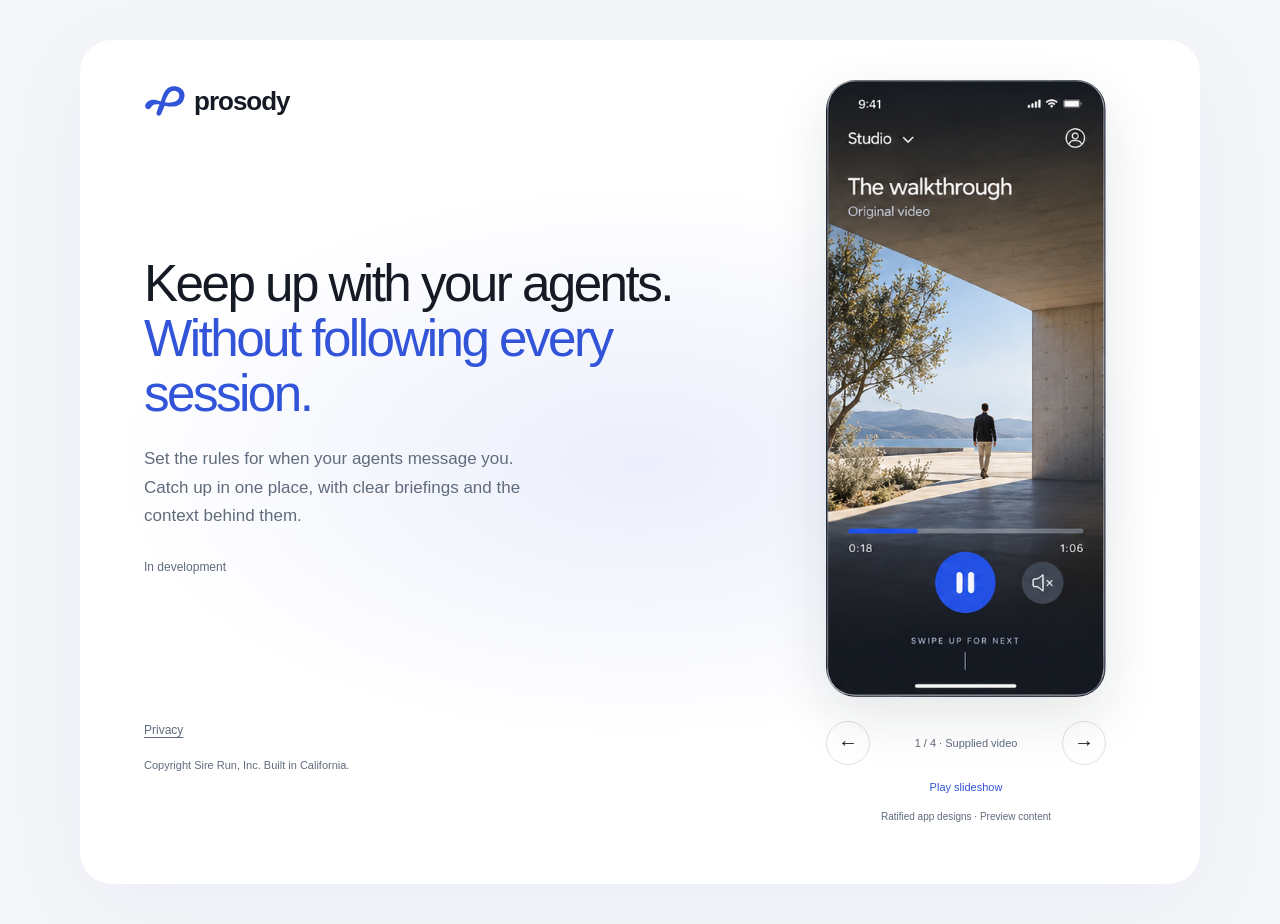
==== commit 962584fe: "Correct logo to Current flowing mark in Frame ultramarine" ====
--- a/index.html
+++ b/index.html
@@ -6,13 +6,13 @@
 <meta name="theme-color" content="#f5f6f8">
 <title>Prosody — Keep up with your agents.</title>
 <meta name="description" content="Keep up with your agents without following every session. Clear briefings and the context behind them, in one place.">
-<link rel="icon" href="/assets/prosody-mark.svg" type="image/svg+xml">
+<link rel="icon" href="/assets/prosody-mark.e6d55ff2fa.svg" type="image/svg+xml">
 <link rel="stylesheet" href="/assets/styles.566b54b5c7.css">
 </head>
 <body class="showcase">
 <a class="back-link" href="/privacy" aria-label="Privacy information">↗</a>
 <main class="welcome-card">
-  <a class="brand" href="/" aria-label="Prosody home"><img src="/assets/prosody-mark.svg" width="42" height="42" alt="">prosody</a>
+  <a class="brand" href="/" aria-label="Prosody home"><img src="/assets/prosody-mark.e6d55ff2fa.svg" width="42" height="42" alt="">prosody</a>
   <div class="hero-message"><h1>Keep up with your agents.<br><span>Without following every session.</span></h1>
   <p class="welcome-description">Set the rules for when your agents message you. Catch up in one place, with clear briefings and the context behind them.</p>
   <p class="development-note">In development</p></div>
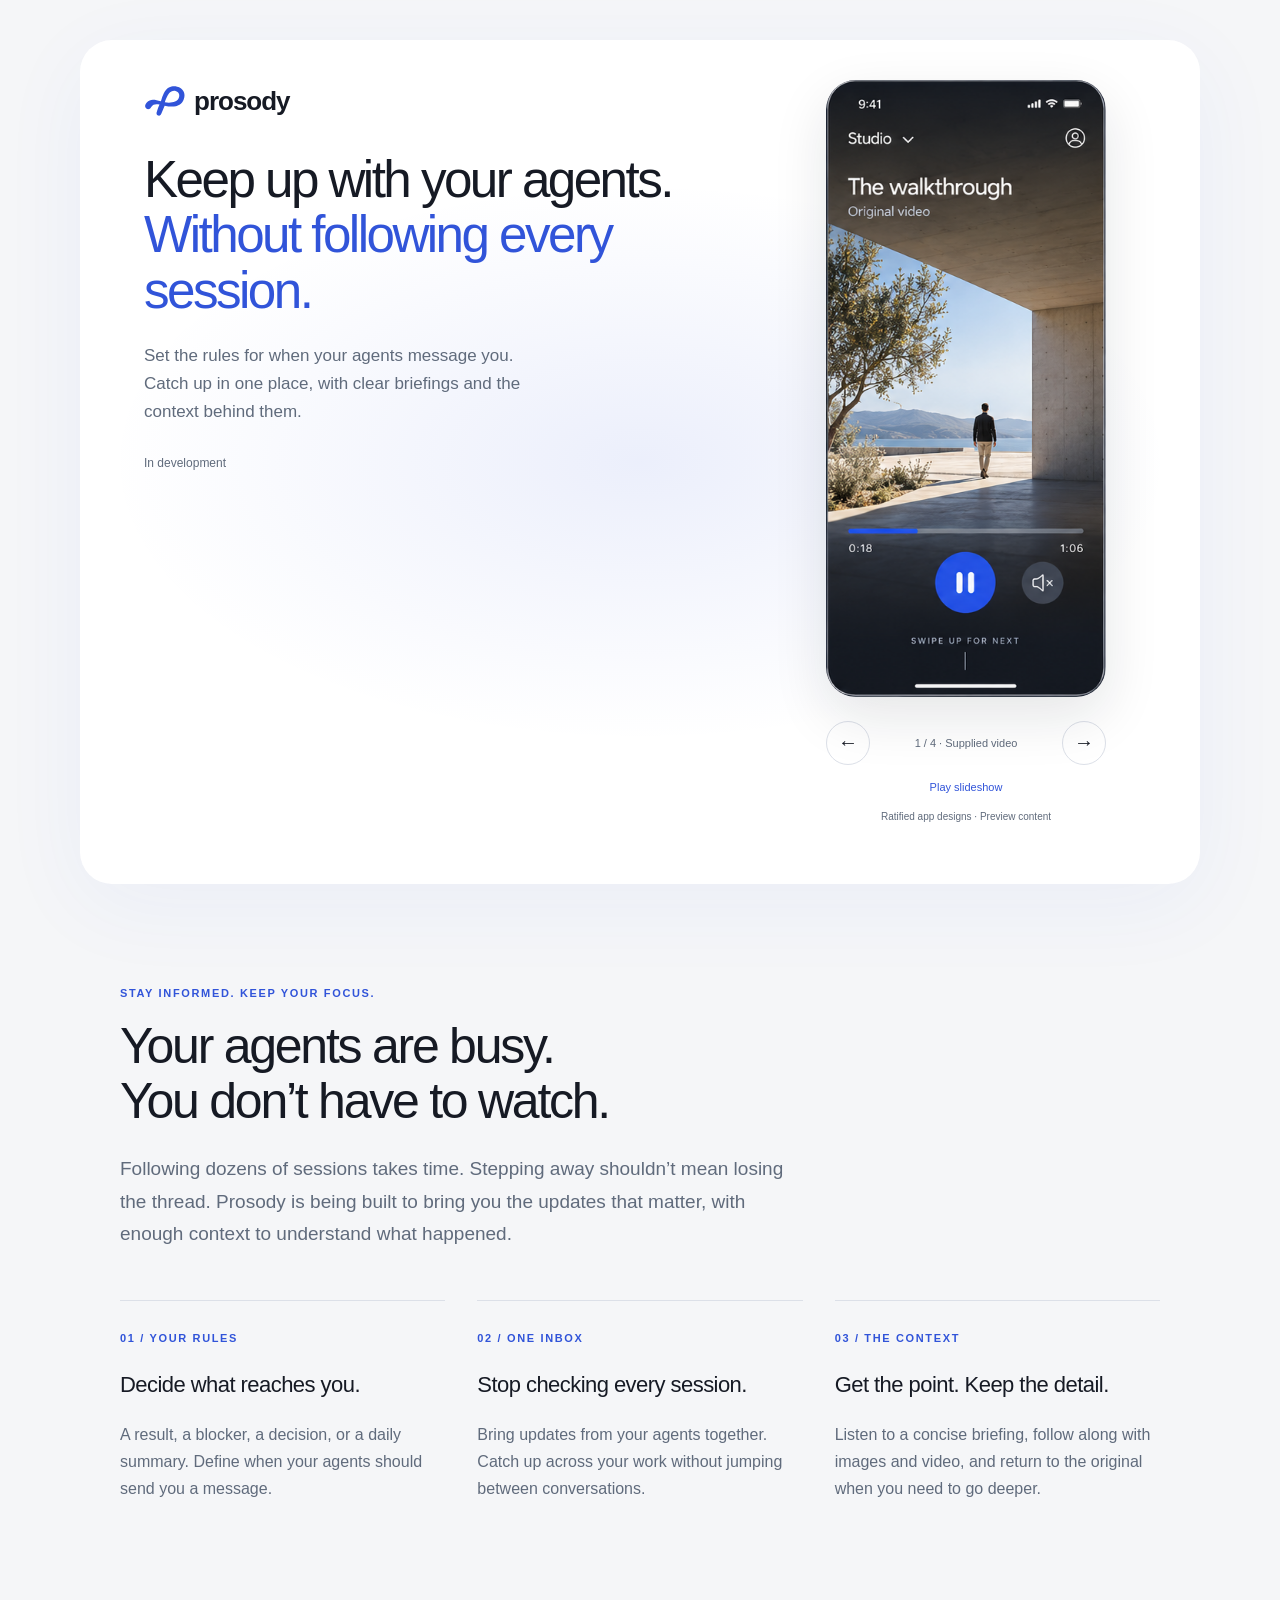
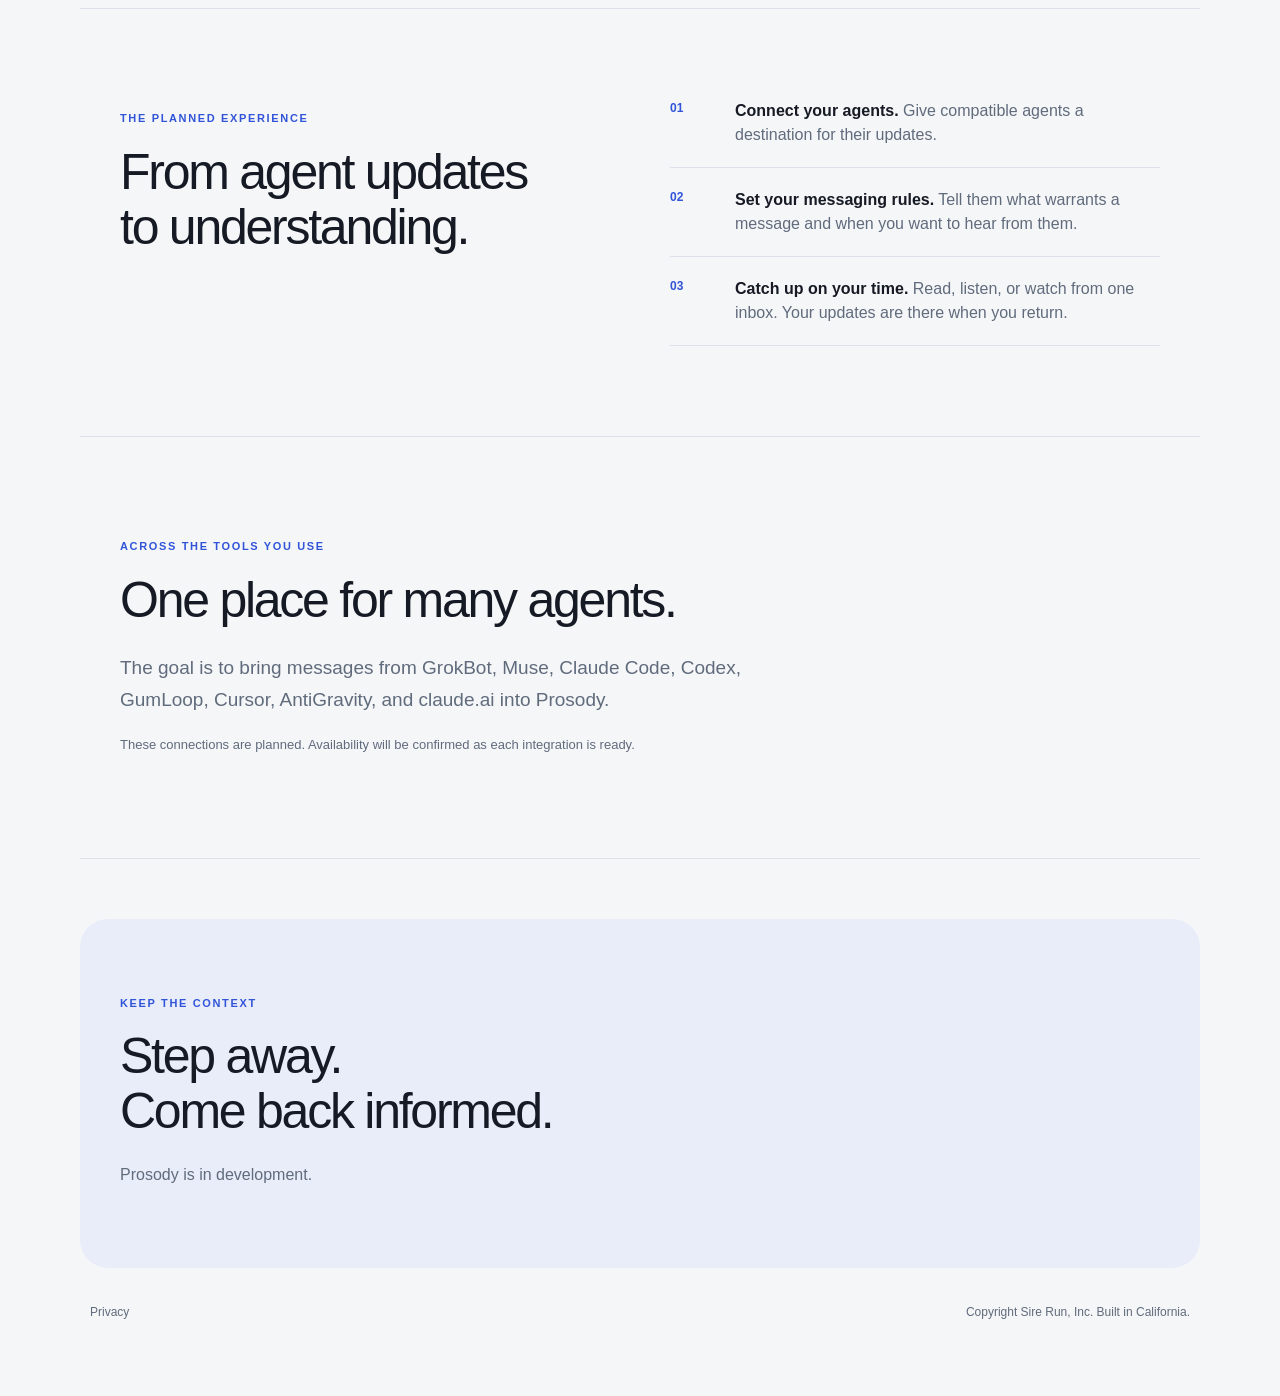
==== commit 4931ffe5: "Restore supporting website sections beneath approved hero" ====
--- a/index.html
+++ b/index.html
@@ -7,11 +7,11 @@
 <title>Prosody — Keep up with your agents.</title>
 <meta name="description" content="Keep up with your agents without following every session. Clear briefings and the context behind them, in one place.">
 <link rel="icon" href="/assets/prosody-mark.e6d55ff2fa.svg" type="image/svg+xml">
-<link rel="stylesheet" href="/assets/styles.566b54b5c7.css">
+<link rel="stylesheet" href="/assets/styles.448b1f45f9.css">
 </head>
 <body class="showcase">
 <a class="back-link" href="/privacy" aria-label="Privacy information">↗</a>
-<main class="welcome-card">
+<main class="landing"><section class="welcome-card" aria-label="Introduction">
   <a class="brand" href="/" aria-label="Prosody home"><img src="/assets/prosody-mark.e6d55ff2fa.svg" width="42" height="42" alt="">prosody</a>
   <div class="hero-message"><h1>Keep up with your agents.<br><span>Without following every session.</span></h1>
   <p class="welcome-description">Set the rules for when your agents message you. Catch up in one place, with clear briefings and the context behind them.</p>
@@ -22,9 +22,32 @@
     <button type="button" id="slide-play" aria-pressed="false">Play slideshow</button>
     <p class="preview-note">Ratified app designs · Preview content</p>
   </section>
-  <p class="card-note">A new way to keep up. <span>In development.</span></p>
-  <a class="privacy-link" href="/privacy">Privacy</a>
-  <footer class="copyright">Copyright Sire Run, Inc. Built in California.</footer>
+</section>
+<section class="story-section" id="experience">
+  <p class="eyebrow">Stay informed. Keep your focus.</p>
+  <h2>Your agents are busy.<br>You don’t have to watch.</h2>
+  <p class="section-lead">Following dozens of sessions takes time. Stepping away shouldn’t mean losing the thread. Prosody is being built to bring you the updates that matter, with enough context to understand what happened.</p>
+  <div class="benefit-grid">
+    <article><span class="eyebrow">01 / Your rules</span><h3>Decide what reaches you.</h3><p>A result, a blocker, a decision, or a daily summary. Define when your agents should send you a message.</p></article>
+    <article><span class="eyebrow">02 / One inbox</span><h3>Stop checking every session.</h3><p>Bring updates from your agents together. Catch up across your work without jumping between conversations.</p></article>
+    <article><span class="eyebrow">03 / The context</span><h3>Get the point. Keep the detail.</h3><p>Listen to a concise briefing, follow along with images and video, and return to the original when you need to go deeper.</p></article>
+  </div>
+</section>
+<section class="story-section workflow" id="how-it-works">
+  <div><p class="eyebrow">The planned experience</p><h2>From agent updates<br>to understanding.</h2></div>
+  <div class="steps">
+    <div><span>01</span><p><strong>Connect your agents.</strong> Give compatible agents a destination for their updates.</p></div>
+    <div><span>02</span><p><strong>Set your messaging rules.</strong> Tell them what warrants a message and when you want to hear from them.</p></div>
+    <div><span>03</span><p><strong>Catch up on your time.</strong> Read, listen, or watch from one inbox. Your updates are there when you return.</p></div>
+  </div>
+</section>
+<section class="story-section" id="agents">
+  <p class="eyebrow">Across the tools you use</p><h2>One place for many agents.</h2>
+  <p class="section-lead">The goal is to bring messages from GrokBot, Muse, Claude Code, Codex, GumLoop, Cursor, AntiGravity, and claude.ai into Prosody.</p>
+  <p class="integration-note">These connections are planned. Availability will be confirmed as each integration is ready.</p>
+</section>
+<section class="closing-section"><p class="eyebrow">Keep the context</p><h2>Step away.<br>Come back informed.</h2><p>Prosody is in development.</p></section>
+<footer class="landing-footer"><a href="/privacy">Privacy</a><span>Copyright Sire Run, Inc. Built in California.</span></footer>
 </main>
 <script src="/assets/site.ccd58615eb.js" defer></script>
 </body>
--- a/assets/styles.448b1f45f9.css
+++ b/assets/styles.448b1f45f9.css
@@ -0,0 +1,34 @@
+:root{color-scheme:light;--paper:#f5f6f8;--white:#fff;--ink:#161a24;--muted:#606b7c;--blue:#3154d9;--line:#dce0e8;--soft:#e9edfa;--radius:24px;--space:clamp(24px,5vw,76px)}
+*{box-sizing:border-box}html{scroll-behavior:smooth}body{margin:0;background:var(--paper);color:var(--ink);font-family:Arial,Helvetica,sans-serif;line-height:1.5;-webkit-font-smoothing:antialiased}a{color:inherit}a:focus-visible{outline:3px solid var(--blue);outline-offset:5px}img{display:block;max-width:100%}.wrap{width:min(1320px,calc(100% - 2 * var(--space)));margin-inline:auto}.site-nav{height:105px;display:flex;align-items:center;justify-content:space-between;gap:24px}.brand{display:inline-flex;align-items:center;gap:10px;text-decoration:none;font-weight:700;font-size:25px;letter-spacing:-1px}.site-nav nav{display:flex;gap:clamp(18px,3vw,44px);font-size:14px;font-weight:600}.site-nav nav a{text-decoration:none;color:var(--muted)}.site-nav nav a:hover,.site-nav nav a[aria-current]{color:var(--blue)}
+.hero{display:grid;grid-template-columns:1fr 1fr;gap:5%;align-items:center;padding:55px 0 100px}.hero-copy{padding:30px 0}.eyebrow{color:var(--blue);font-size:11px;font-weight:700;letter-spacing:.15em;text-transform:uppercase}.eyebrow span{display:inline-block;width:8px;height:8px;border-radius:50%;background:var(--blue);margin-right:9px}.hero h1,.intro h2,.how h2,.closing h2,.legal h1{font-weight:500;letter-spacing:-.065em;line-height:1.02}.hero h1{font-size:clamp(64px,7.5vw,112px);margin:30px 0}.hero h1 em{font-style:normal;color:var(--blue)}.lead{font-size:clamp(19px,2vw,23px);line-height:1.5;max-width:440px;color:var(--muted)}.button{display:inline-flex;gap:50px;align-items:center;background:var(--blue);color:white;text-decoration:none;border-radius:14px;padding:17px 21px;font-size:14px;font-weight:700;margin-top:24px}.button:hover{background:#243fa9}.availability{color:var(--muted);font-size:12px;margin-top:18px}.player-scene{min-height:610px;border-radius:32px;background:#e6eaf5;display:flex;flex-direction:column;align-items:center;justify-content:space-between;padding:32px;overflow:hidden}.scene-label{font-size:12px;color:#66718a;align-self:flex-start}.player{width:min(310px,100%);background:var(--white);border-radius:28px;padding:25px;box-shadow:0 25px 65px rgba(31,46,93,.12)}.player-top,.player-bottom{display:flex;justify-content:space-between;align-items:center;color:var(--muted);font-size:9px;letter-spacing:.1em;font-weight:700}.wave{height:145px;display:flex;align-items:center;justify-content:center;gap:5px}.wave i{display:block;width:4px;height:15px;border-radius:9px;background:var(--blue)}.wave i:nth-child(4n+2){height:36px}.wave i:nth-child(4n+3){height:62px}.wave i:nth-child(7n){height:85px}.player-text span,.feature-number{color:var(--blue);font-size:9px;letter-spacing:.13em;font-weight:700}.player-text h2{font-size:25px;letter-spacing:-.05em;line-height:1.12;margin:12px 0}.player-text p{font-size:12px;color:var(--muted)}.progress{height:3px;background:var(--line);margin:35px 0 18px}.progress span{display:block;width:18%;height:100%;background:var(--blue)}.play{display:grid;place-items:center;width:43px;height:43px;background:var(--blue);color:white;border-radius:50%;font-size:13px;padding-left:2px}.scene-foot{font-size:9px;letter-spacing:.12em;color:#66718a;font-weight:700}.scene-foot span{color:var(--blue);padding:0 8px}
+.intro{border-top:1px solid var(--line);padding:100px 0 60px;display:grid;grid-template-columns:1fr 2fr;gap:30px}.intro h2,.how h2,.closing h2{font-size:clamp(42px,5vw,70px);margin:0 0 25px}.intro div>p,.closing div>p:last-child{max-width:550px;color:var(--muted);font-size:19px}.features{display:grid;grid-template-columns:repeat(3,1fr);gap:16px;padding-bottom:110px}.features article{background:var(--white);border-radius:var(--radius);padding:30px;min-height:310px}.feature-icon{font-size:36px;color:var(--blue);margin:45px 0 25px;line-height:1}.features h3{font-size:20px;letter-spacing:-.03em;margin:0 0 12px}.features p{font-size:15px;color:var(--muted);max-width:33ch}.how{border-top:1px solid var(--line);padding:100px 0;display:grid;grid-template-columns:1fr 1fr;gap:10%}.steps>div{display:grid;grid-template-columns:45px 1fr;gap:20px;border-bottom:1px solid var(--line);padding:20px 0}.steps>div:first-child{padding-top:0}.steps span{color:var(--blue);font-size:12px;font-weight:700}.steps p{margin:0;color:var(--muted)}.steps strong{color:var(--ink)}.closing{background:var(--soft);border-radius:32px;padding:clamp(35px,6vw,85px);display:flex;justify-content:space-between;align-items:center;gap:30px}.closing img{width:clamp(70px,10vw,120px)}footer{display:flex;align-items:center;gap:30px;padding:65px 0;color:var(--muted);font-size:12px}footer .brand{color:var(--ink);font-size:20px;margin-right:auto}footer a:not(.brand){text-decoration:none}.legal{max-width:800px;padding-top:80px;padding-bottom:130px;min-height:65vh}.legal h1{font-size:clamp(55px,7vw,85px);margin:15px 0}.updated{color:var(--muted);font-size:13px}.legal section{border-top:1px solid var(--line);margin-top:55px;padding-top:25px}.legal h2{font-size:23px}.legal section p{color:var(--muted);font-size:17px;line-height:1.7}
+@media(max-width:760px){.site-nav{height:auto;padding:24px 0;align-items:flex-start;flex-wrap:wrap}.site-nav nav{width:100%;justify-content:space-between;font-size:12px}.hero{grid-template-columns:1fr;padding:35px 0 70px;gap:30px}.hero h1{font-size:clamp(60px,12vw,85px)}.player-scene{min-height:520px}.intro,.how{grid-template-columns:1fr;padding:70px 0 45px}.features{grid-template-columns:1fr;padding-bottom:70px}.features article{min-height:0}.feature-icon{margin:30px 0 20px}.how{gap:35px;padding-bottom:70px}.closing img{align-self:flex-end}footer{flex-wrap:wrap;gap:18px}footer .brand{width:100%}}
+@media(prefers-reduced-motion:reduce){html{scroll-behavior:auto}}
+/* Current Blue identity; centered, animated card composition from the reference. */
+.showcase{min-height:100svh;display:grid;place-items:center;padding:40px 20px;background:var(--paper);overflow-x:hidden}.back-link{position:absolute;top:24px;left:24px;width:42px;height:42px;display:grid;place-items:center;border-radius:50%;background:var(--ink);color:var(--white);text-decoration:none;font-size:22px}.welcome-card{position:relative;width:min(370px,100%);padding:38px 30px 24px;text-align:center;border-radius:32px;background:var(--white);box-shadow:0 30px 110px #3154d91c;isolation:isolate}.welcome-card:before{content:"";position:absolute;inset:15% -20%;background:radial-gradient(ellipse,#3154d918,transparent 67%);z-index:-1;pointer-events:none}.welcome-card .brand{font-size:26px;gap:8px}.welcome-card h1{font-size:40px;line-height:1.08;letter-spacing:-.055em;font-weight:500;margin:30px 0 18px}.welcome-description{font-size:14px;color:var(--muted);line-height:1.65}.briefing-detail{margin:32px 0 24px;min-height:92px}.briefing-detail .eyebrow{font-size:9px}.briefing-detail h2{font-size:22px;line-height:1.25;letter-spacing:-.035em;font-weight:500;margin:10px 0}.welcome-action{border:0;border-radius:99px;background:var(--blue);color:var(--white);font:600 14px Arial,sans-serif;padding:15px 24px;width:100%;display:flex;justify-content:space-between;cursor:pointer}.welcome-action:hover{background:var(--ink)}button:focus-visible{outline:3px solid var(--blue);outline-offset:5px}.product-details{font-size:13px;line-height:1.6;color:var(--muted);margin:20px 0}.briefing-cards{display:flex;justify-content:center;align-items:center;gap:12px;margin:40px -15px 36px;min-height:130px;perspective:700px}.briefing-tile{border:1px solid var(--line);border-radius:16px;width:90px;flex-shrink:0;height:116px;background:var(--soft);color:var(--blue);padding:12px 5px;cursor:pointer;transform:rotate(-10deg);transition:transform .45s cubic-bezier(.2,.8,.2,1),box-shadow .45s;box-shadow:0 6px 15px #161a2408}.briefing-tile.project{transform:rotate(10deg);background:var(--ink);color:var(--white)}.briefing-tile.daily{transform:translateY(8px);background:var(--blue);color:var(--white)}.briefing-tile.selected,.briefing-tile:hover{transform:translateY(-8px) rotate(0) scale(1.06);box-shadow:0 12px 25px #3154d925}.briefing-tile>span:last-child{display:block;font-size:9px;font-weight:600}.tile-art{height:73px;display:grid;place-items:center;font-size:45px}.mini-wave{display:flex;align-items:center;justify-content:center;gap:4px}.mini-wave i{width:3px;height:16px;border-radius:4px;background:currentColor}.mini-wave i:nth-child(2n){height:30px}.mini-wave i:nth-child(3n){height:45px}.card-note{font-size:10px;color:var(--muted);margin:0 0 12px}.card-note span{display:block;margin-top:4px}.privacy-link{font-size:10px;color:var(--muted);text-underline-offset:3px}@media(prefers-reduced-motion:no-preference){.welcome-card{animation:card-arrive .9s both}.briefing-cards{animation:cards-arrive 1.1s .15s both}@keyframes card-arrive{from{opacity:0;transform:translateY(18px) rotateY(-8deg)}to{opacity:1;transform:none}}@keyframes cards-arrive{from{opacity:0;transform:translateY(20px) scale(1.12)}to{opacity:1;transform:none}}}@media(prefers-reduced-motion:reduce){.briefing-tile{transition:none}}@media(max-width:480px){.showcase{padding:65px 20px 25px}.back-link{top:14px;left:20px;width:34px;height:34px}.welcome-card{padding:30px 25px 22px}}
+.welcome-card:before{inset:15% 0}
+.app-preview{margin:32px auto 20px;width:100%;max-width:310px}.phone-frame{border:7px solid var(--ink);border-radius:42px;overflow:hidden;background:var(--paper);box-shadow:0 20px 55px #161a241c;aspect-ratio:407/866}.phone-frame img{display:block;width:100%;height:100%;object-fit:contain}.slide-controls{display:flex;align-items:center;justify-content:space-between;gap:10px;margin-top:24px}.slide-controls button{border:1px solid var(--line);background:var(--white);color:var(--ink);border-radius:50%;width:44px;height:44px;font-size:20px;cursor:pointer}.slide-controls button:hover{background:var(--soft)}#slide-caption{font-size:11px;color:var(--muted)}#slide-play{font:inherit;font-size:11px;color:var(--blue);border:0;background:none;min-height:44px;cursor:pointer}.preview-note{font-size:10px;color:var(--muted);margin:0 0 20px}
+
+.welcome-card .copyright{display:block;padding:20px 0 0;font-size:10px;line-height:1.6}
+
+/* Responsive landing layout: readable message and a full-scale phone preview. */
+.showcase{padding:40px clamp(20px,5vw,80px)}
+.welcome-card{width:min(1120px,100%);display:grid;grid-template-columns:minmax(0,1fr) minmax(260px,340px);column-gap:clamp(32px,6vw,90px);padding:40px clamp(24px,5vw,64px);text-align:left;box-shadow:0 20px 90px #3154d90d}
+.welcome-card>.brand{grid-column:1;align-self:start;justify-self:start}
+.hero-message{grid-column:1;grid-row:2;align-self:center;padding:30px 0}
+.welcome-card h1{font-size:clamp(36px,4vw,54px);line-height:1.08;margin:0 0 24px;letter-spacing:-.05em}
+.welcome-card h1 span{color:var(--blue)}
+.welcome-description{font-size:17px;line-height:1.65;max-width:43ch}
+.development-note{font-size:12px;color:var(--muted);margin-top:28px}
+.app-preview{grid-column:2;grid-row:1 / 5;max-width:280px;margin:0 auto;text-align:center}
+.welcome-card>.card-note{display:none}
+.welcome-card>.privacy-link{grid-column:1;align-self:end;font-size:12px}
+.welcome-card>.copyright{grid-column:1;padding:18px 0 0;font-size:11px;line-height:1.6;display:block;margin:0;color:var(--muted)}
+.back-link{display:none}
+@media(max-width:760px){.showcase{padding:20px 16px}.welcome-card{display:flex;flex-direction:column;gap:0;padding:28px 24px;border-radius:24px}.hero-message{padding:40px 0 20px}.welcome-card h1{font-size:clamp(33px,7vw,46px)}.welcome-description{font-size:16px}.app-preview{width:min(280px,100%);margin:12px auto 24px}.welcome-card>.privacy-link{align-self:center}.welcome-card>.copyright{text-align:center;padding-top:12px}}
+
+/* Display each approved screen from the unchanged design board. */
+.phone-frame{position:relative;aspect-ratio:364/802;border:0;border-radius:30px;background:var(--paper)}
+.phone-frame img{position:absolute;width:435.714286%;max-width:none;height:auto;left:-328.571429%;top:-10.349127%;object-fit:initial}
+
+.landing{width:min(1120px,100%)}.landing .welcome-card{width:100%;min-height:760px}.story-section{padding:90px 40px;border-bottom:1px solid var(--line)}.story-section h2,.closing-section h2{font-size:clamp(32px,4vw,50px);font-weight:500;line-height:1.1;letter-spacing:-.045em;margin:18px 0 24px}.section-lead{font-size:19px;line-height:1.7;color:var(--muted);max-width:65ch}.benefit-grid{display:grid;grid-template-columns:repeat(3,minmax(0,1fr));gap:32px;margin-top:50px}.benefit-grid article{border-top:1px solid var(--line);padding-top:24px}.benefit-grid h3{font-size:22px;font-weight:500;letter-spacing:-.025em;line-height:1.25}.benefit-grid article>p{color:var(--muted);font-size:16px;line-height:1.7}.workflow{display:grid;grid-template-columns:1fr 1fr;gap:60px}.integration-note{font-size:13px;color:var(--muted)}.closing-section{padding:65px 40px;background:var(--soft);border-radius:28px;margin-top:60px}.closing-section>p:last-child{color:var(--muted)}.landing-footer{display:flex;justify-content:space-between;gap:24px;padding:35px 10px;font-size:12px;color:var(--muted)}@media(max-width:760px){.landing .welcome-card{min-height:0}.story-section{padding:55px 12px}.section-lead{font-size:17px}.benefit-grid,.workflow{grid-template-columns:1fr;gap:28px}.benefit-grid{margin-top:30px}.closing-section{padding:38px 24px;margin-top:35px}.landing-footer{flex-direction:column;gap:12px}}
